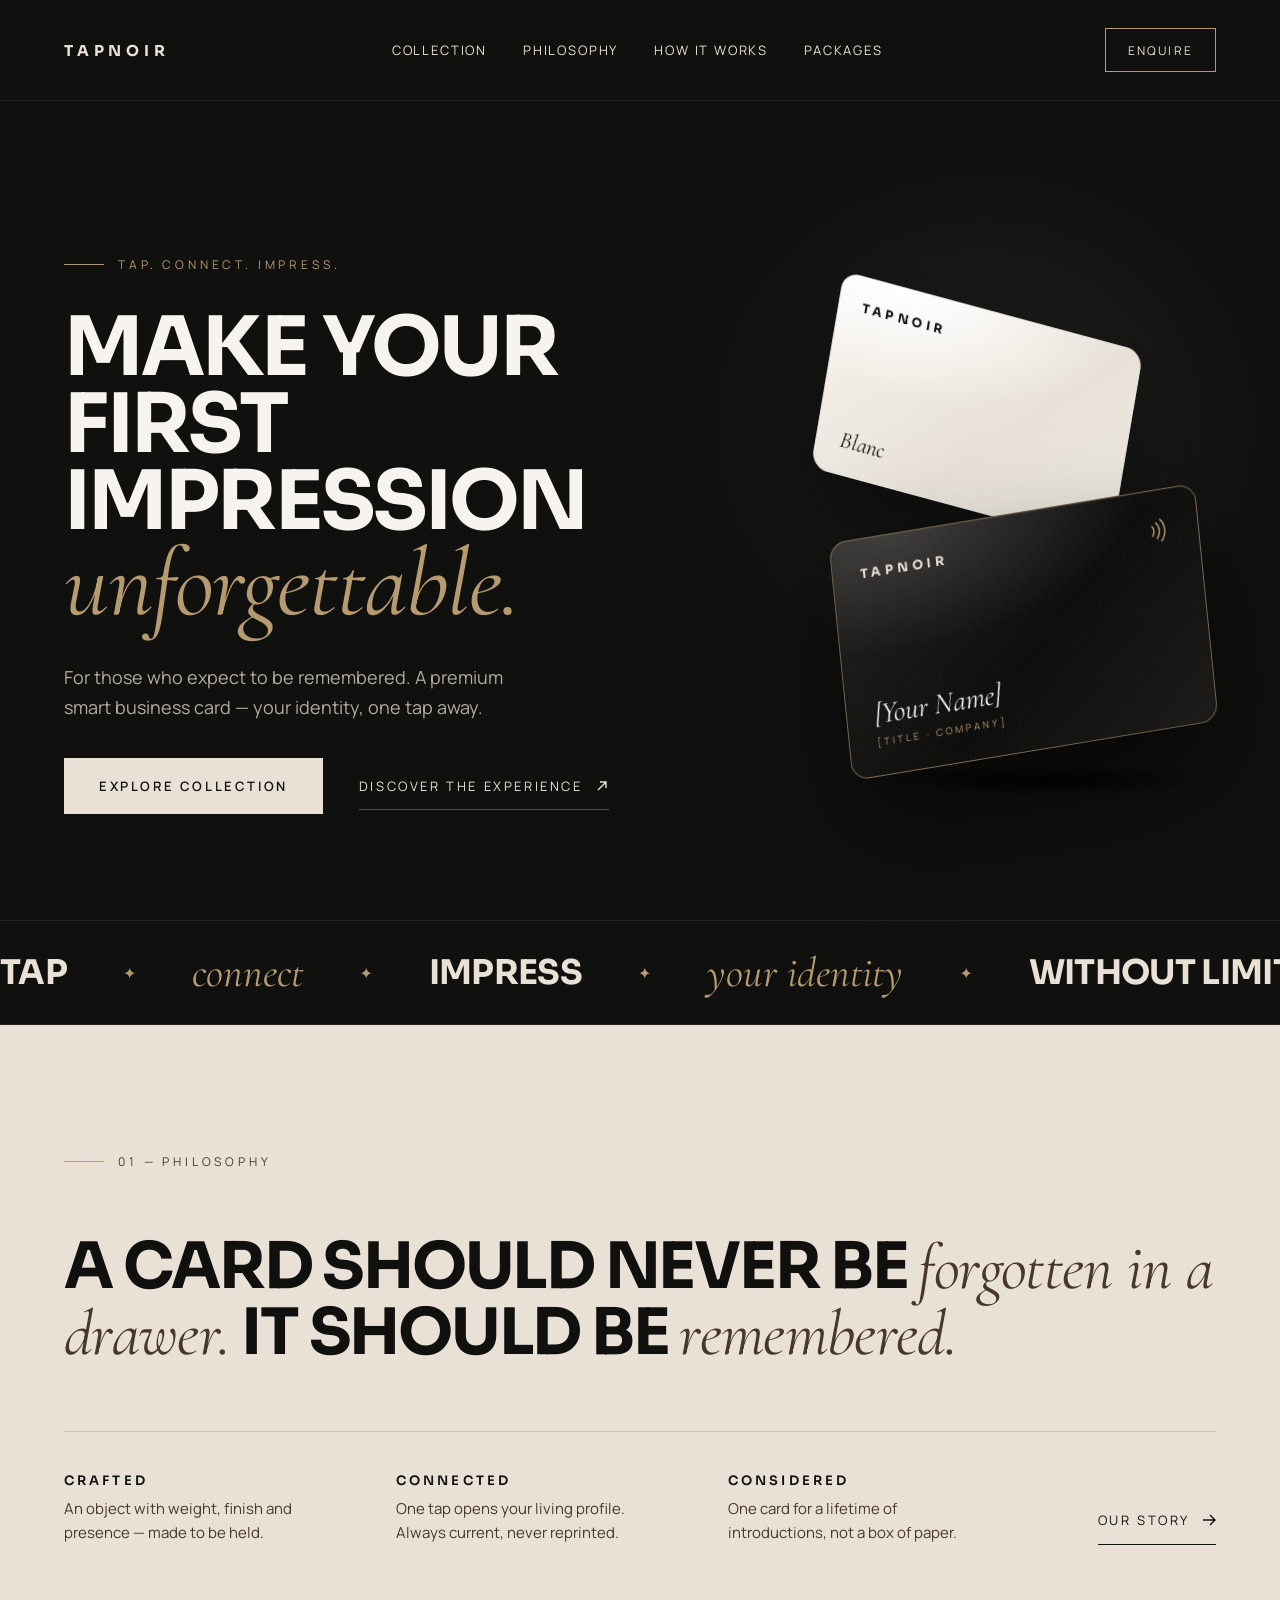
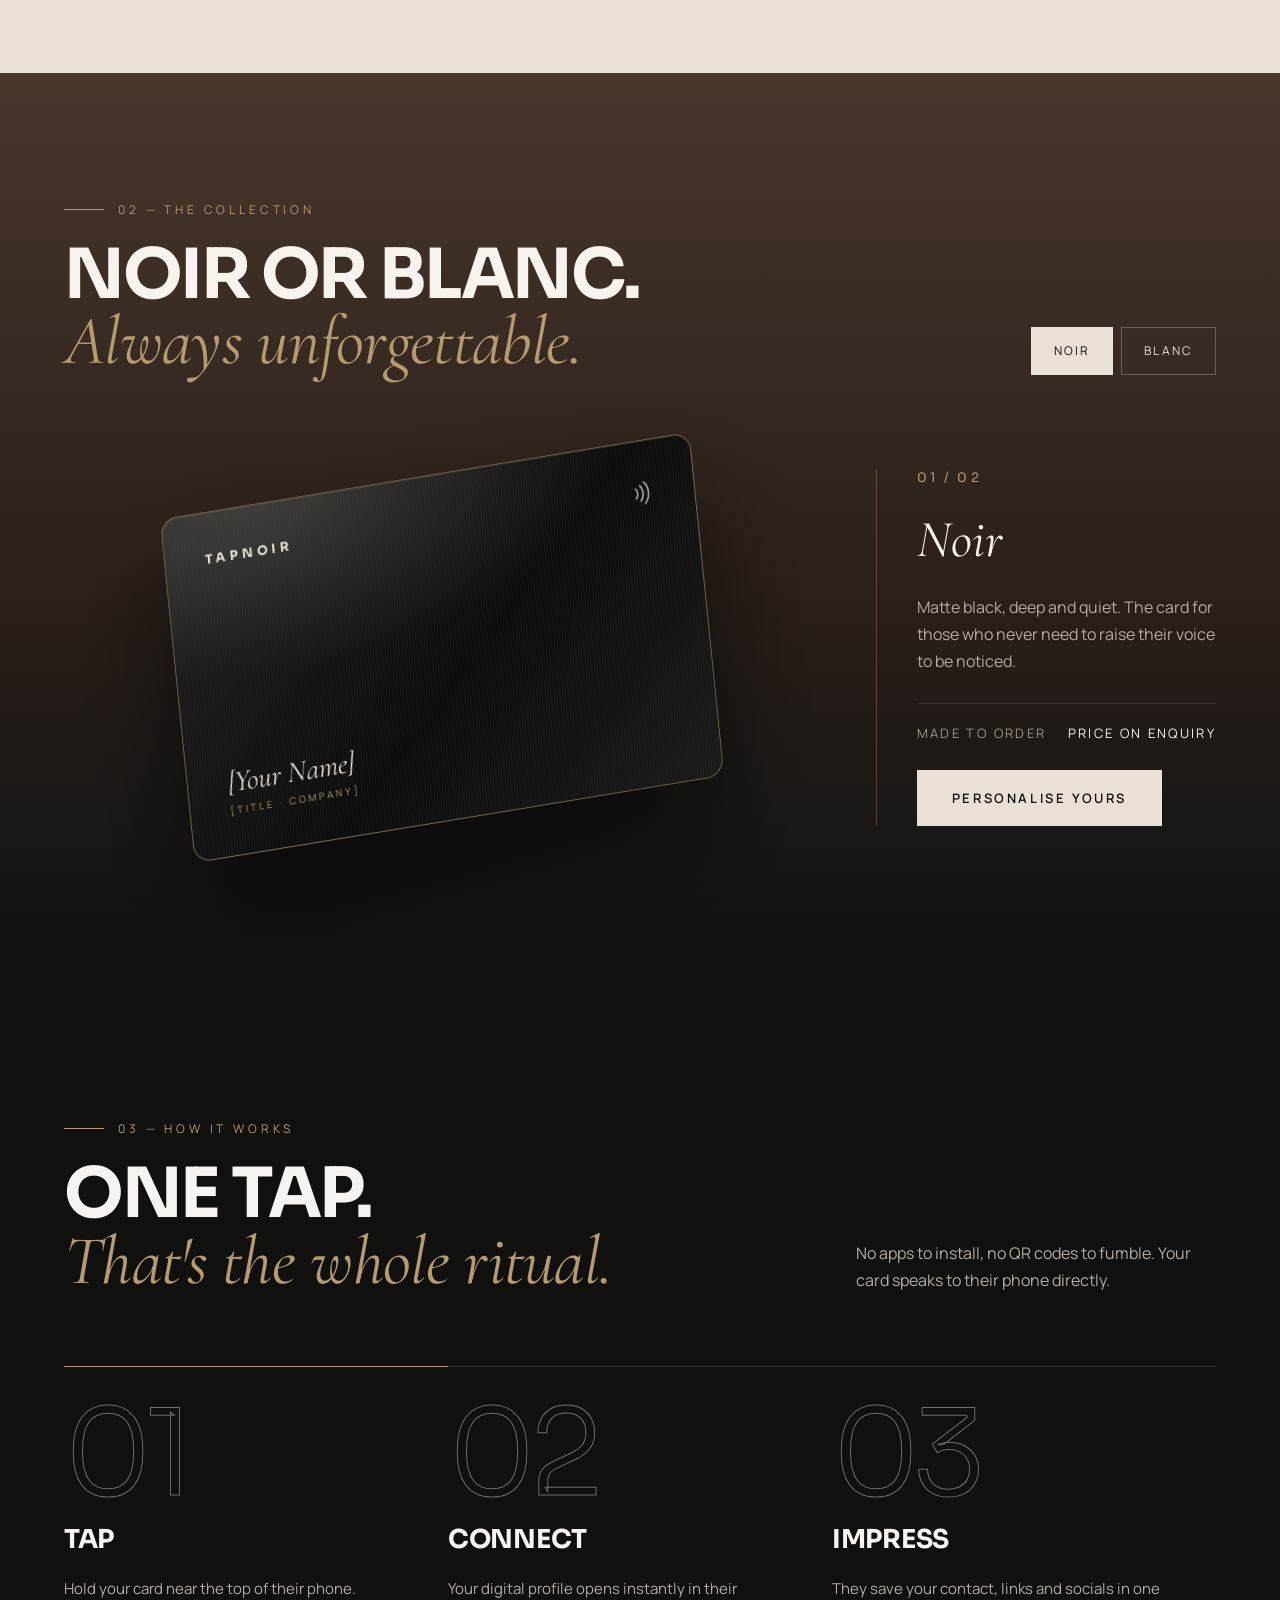
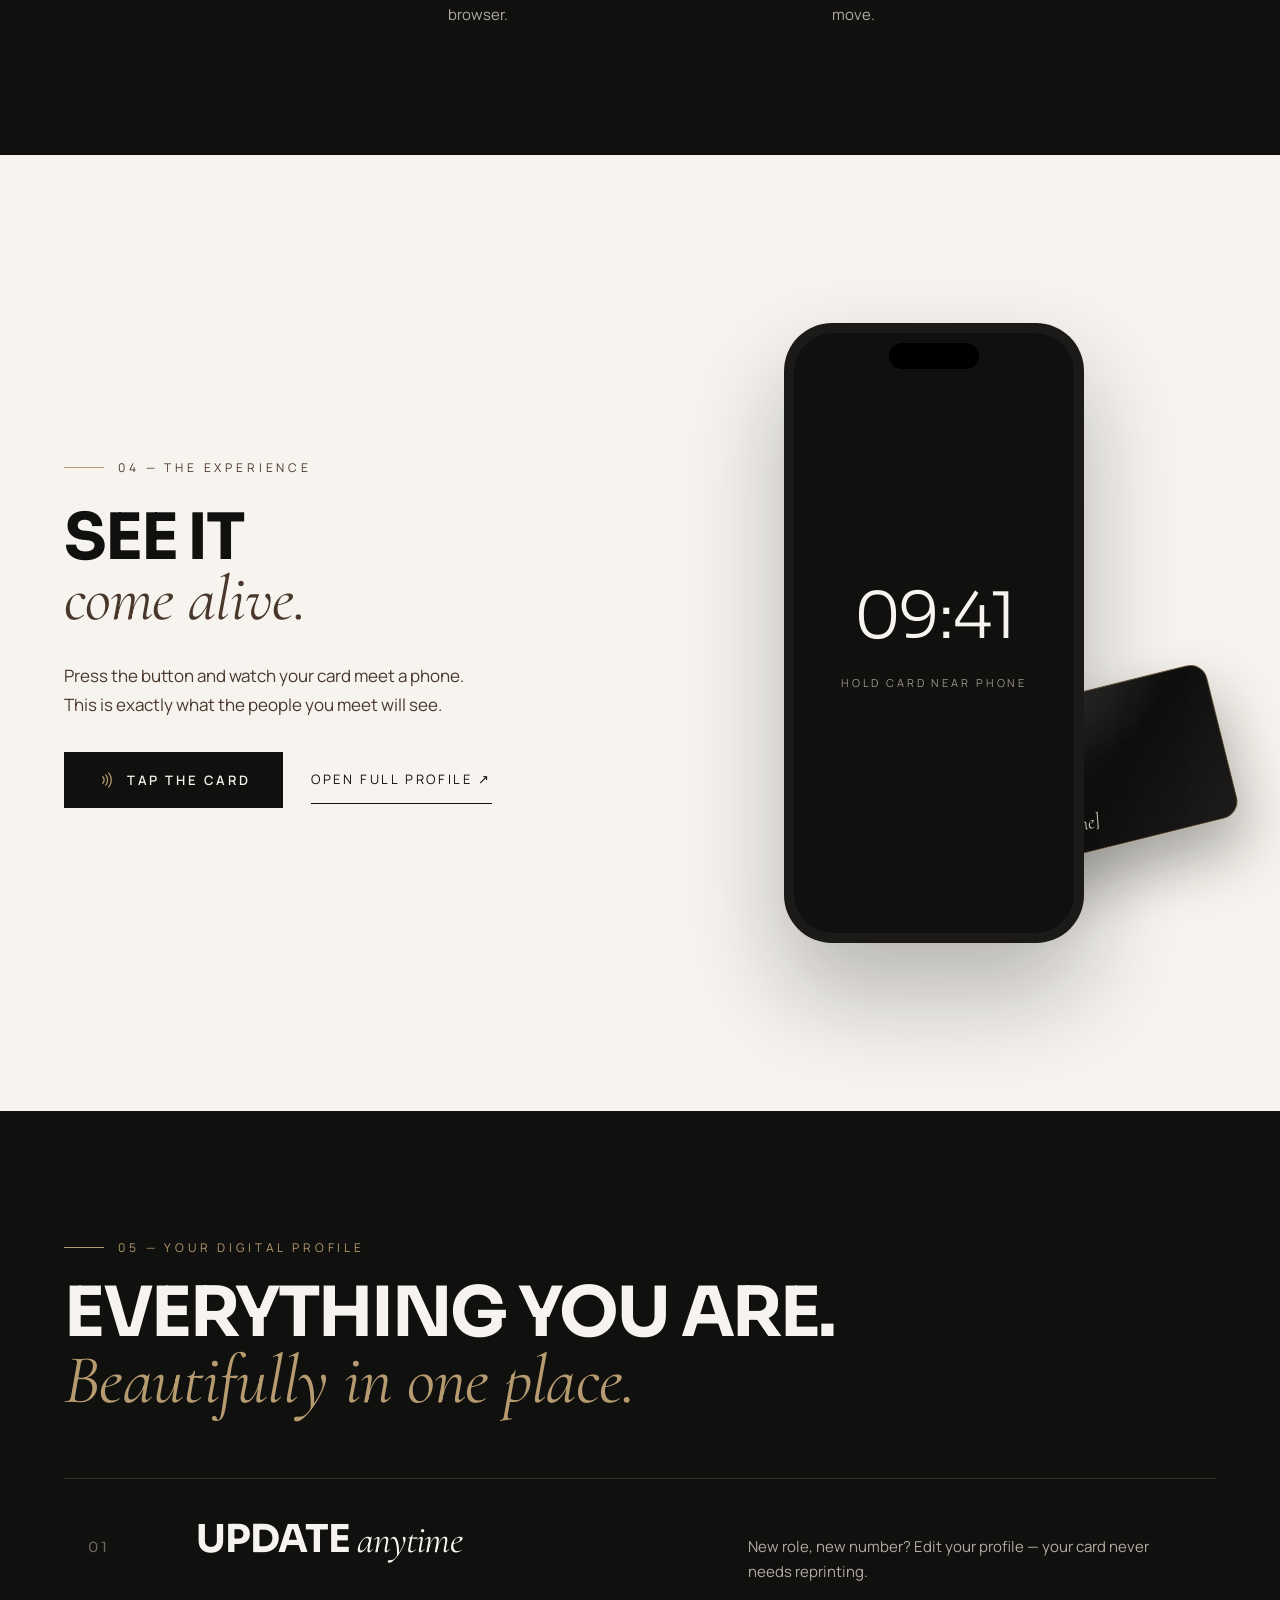
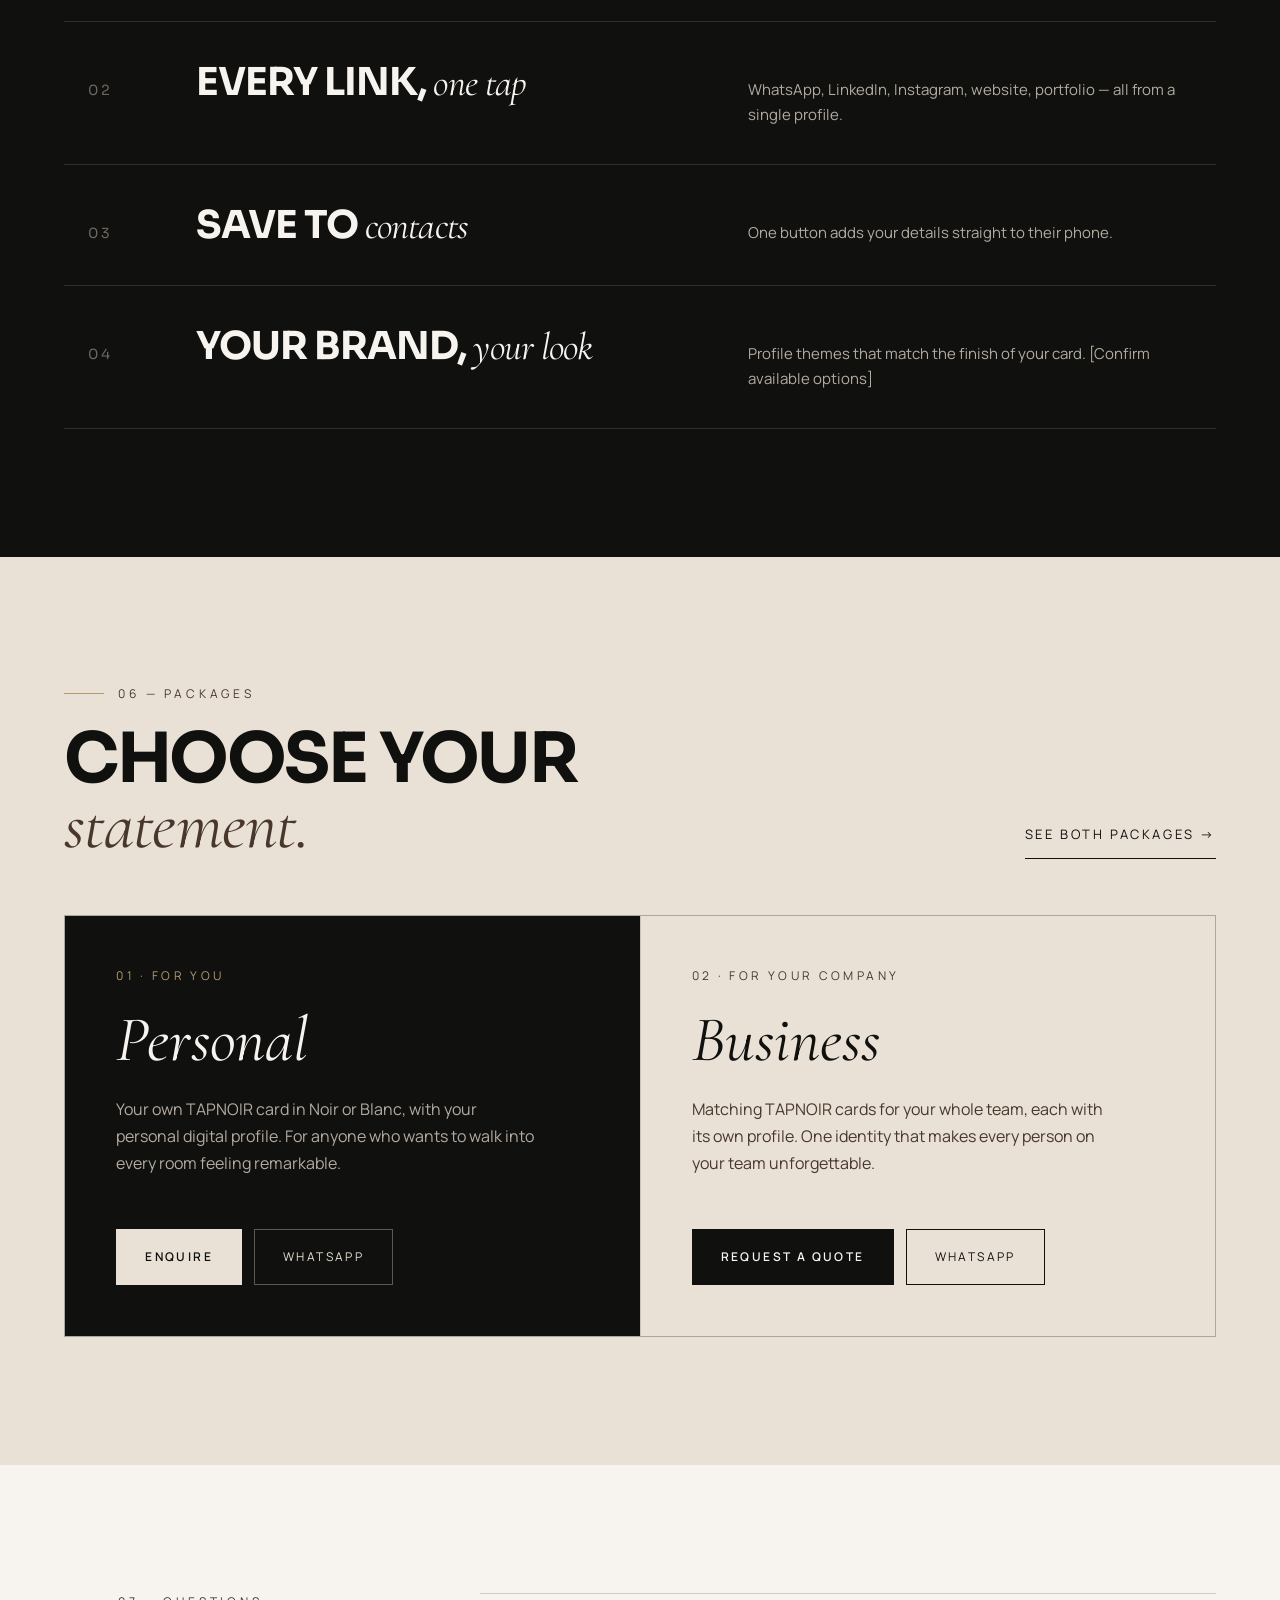
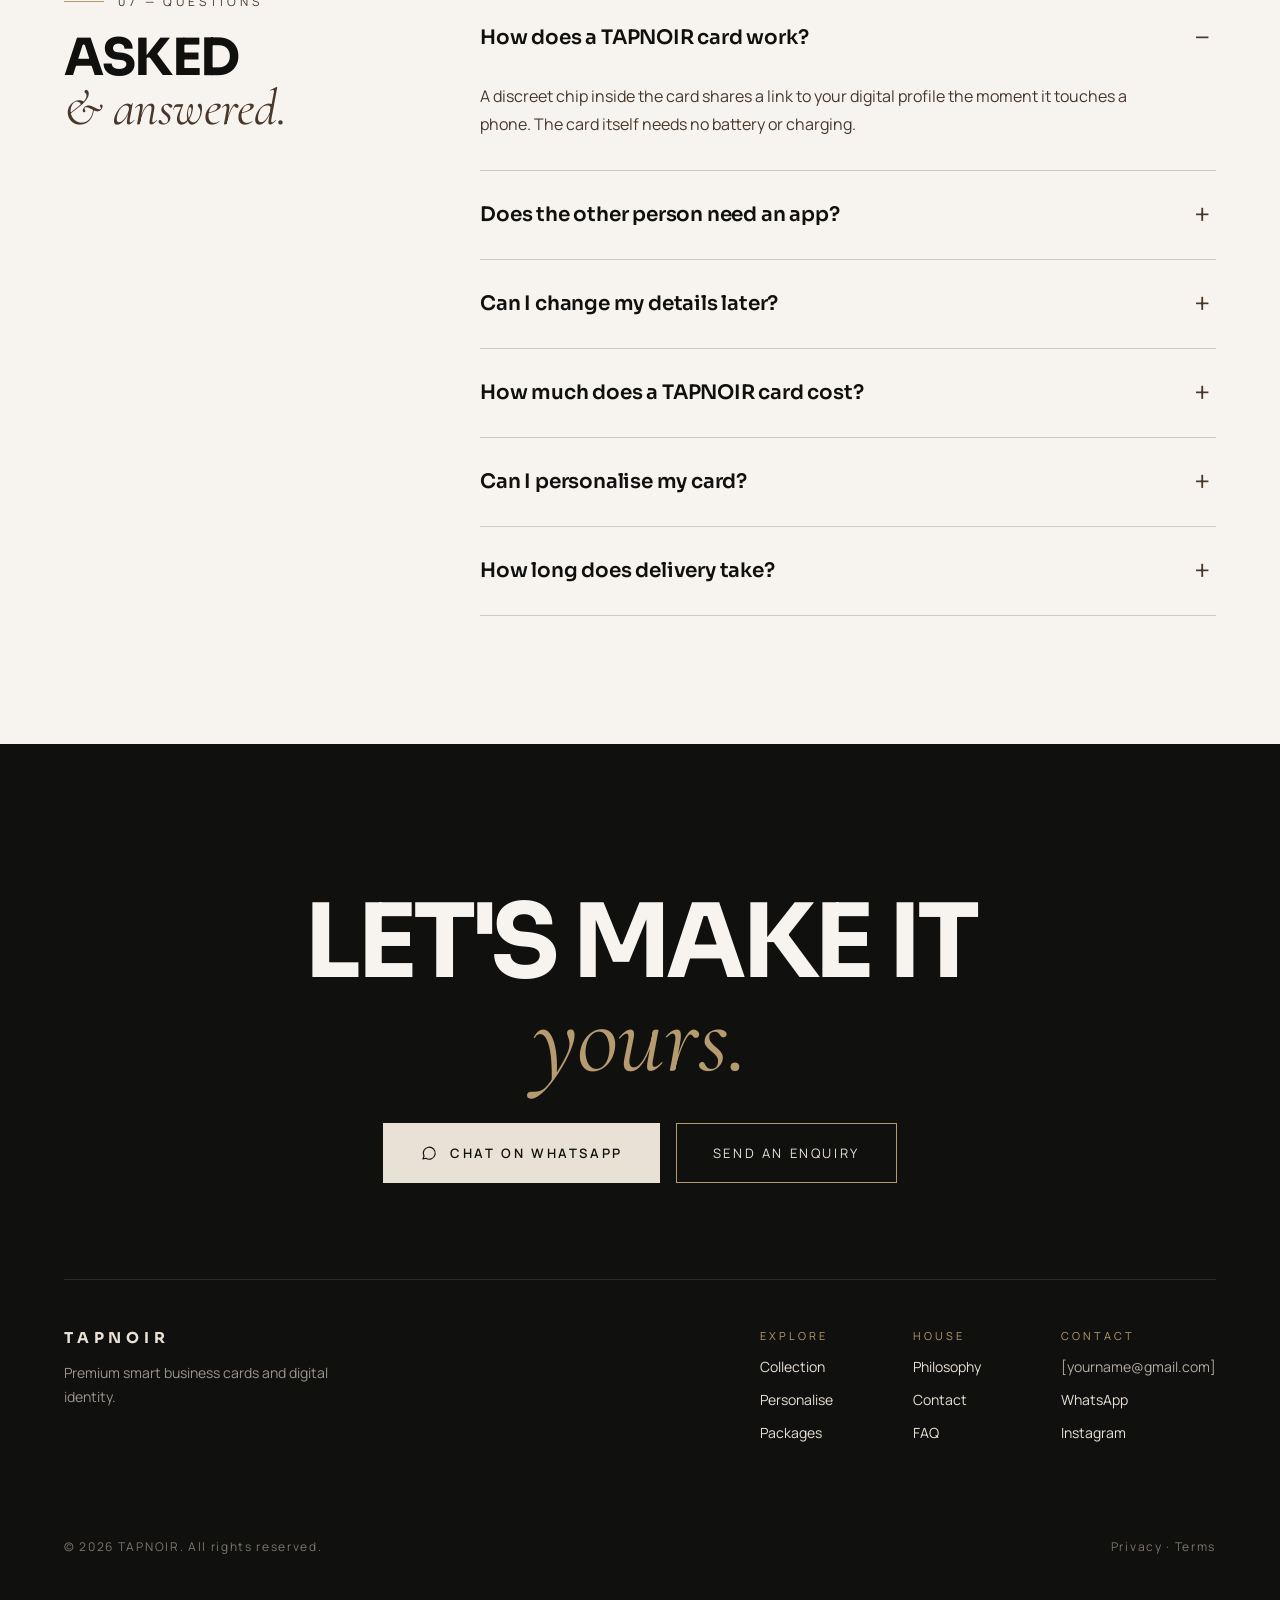
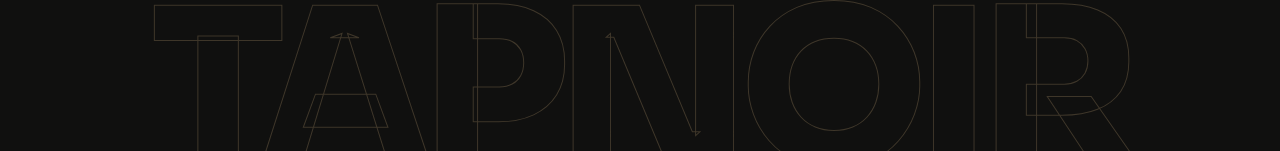
==== index.html @ 881888dd "Add TAPNOIR website Eight pages built from the TAPNOIR design canvas: homepage, collection, personal" ====
<!doctype html>
<html lang="en">
<head>
<meta charset="utf-8">
<meta name="viewport" content="width=device-width, initial-scale=1">
<title>TAPNOIR — Premium smart business cards</title>
<meta name="description" content="A premium smart business card. Your identity, one tap away — in Noir or Blanc.">
<meta name="theme-color" content="#10100F">
<link rel="preconnect" href="https://fonts.googleapis.com">
<link rel="preconnect" href="https://fonts.gstatic.com" crossorigin>
<link href="https://fonts.googleapis.com/css2?family=Sora:wght@300;400;600;700;800&family=Cormorant+Garamond:ital,wght@0,400;0,500;1,400;1,500&family=Manrope:wght@400;500;600&display=swap" rel="stylesheet">
<link rel="stylesheet" href="assets/styles.css">
</head>
<body>
<a class="skip" href="#content">Skip to content</a>
<main>

  <!-- NAV + HERO -->
  <div class="hero">
    <div class="hero-glow" aria-hidden="true"></div>
    <header class="site-header">
      <div class="wrap">
        <a class="brand" href="index.html" aria-label="TAPNOIR home">TAPNOIR</a>
        <button class="menu-btn" type="button" aria-expanded="false" aria-controls="nav" aria-label="Open menu"><span></span></button>
        <nav class="nav" id="nav" aria-label="Main">
          <a href="collection.html">Collection</a>
          <a href="about.html">Philosophy</a>
          <a href="#how">How it works</a>
          <a href="packages.html">Packages</a>
          <a class="nav-cta" href="contact.html">Enquire</a>
        </nav>
        <a class="header-cta" href="contact.html">Enquire</a>
      </div>
    </header>

    <section class="wrap hero-body" id="content">
      <div class="hero-copy">
        <p class="eyebrow rise">Tap. Connect. Impress.</p>
        <h1 class="display rise rise-2">Make your<br>first impression<br><em>unforgettable.</em></h1>
        <p class="lead rise rise-3" style="max-width: 30rem; font-size: 18px; line-height: 1.65">For those who expect to be remembered. A premium smart business card — your identity, one tap away.</p>
        <div class="rise rise-4" style="display: flex; flex-wrap: wrap; align-items: center; gap: 16px 36px">
          <a class="btn btn-ivory" href="collection.html">Explore collection</a>
          <a class="link-line" href="#experience">Discover the experience <svg aria-hidden="true" width="14" height="14" viewBox="0 0 14 14" fill="none" stroke="currentColor" stroke-width="1.4"><path d="M3 11L11 3M5 3h6v6"/></svg></a>
        </div>
      </div>
      <div class="hero-cards" aria-hidden="true">
        <div class="float-b" style="position: absolute; left: 4%; top: 6%; width: min(400px, 78%)">
          <div class="nfc f-white" style="transform: rotateX(12deg) rotateY(22deg) rotateZ(10deg)">
            <span class="c-brand">TAPNOIR</span>
            <span class="c-name" style="font-size: 24px">Blanc</span>
          </div>
        </div>
        <div class="float-a" style="position: absolute; right: 0; bottom: 8%; width: min(470px, 92%)">
          <div class="nfc f-black tilt">
            <div class="c-top">
              <span class="c-brand">TAPNOIR</span>
              <svg width="28" height="28" viewBox="0 0 28 28" fill="none" stroke="#B69A70" stroke-width="1.5" stroke-linecap="round"><path d="M9 9c2.4 2.8 2.4 7.2 0 10"/><path d="M13.5 6c4 4.5 4 11.5 0 16"/><path d="M18 3c5.6 6.2 5.6 15.8 0 22"/></svg>
            </div>
            <div class="c-bottom">
              <span class="c-name" style="color: #F7F4EF">[Your Name]</span>
              <span class="c-title">[Title · Company]</span>
            </div>
          </div>
        </div>
        <div class="floor-shadow" style="right: 6%; bottom: 0; width: 70%; height: 30px"></div>
      </div>
    </section>
  </div>

  <!-- MARQUEE -->
  <div class="marquee-band" aria-hidden="true">
    <div class="marquee">
      <span class="mq-sans">Tap</span><span class="mq-star">✦</span>
      <span class="mq-serif">connect</span><span class="mq-star">✦</span>
      <span class="mq-sans">Impress</span><span class="mq-star">✦</span>
      <span class="mq-serif">your identity</span><span class="mq-star">✦</span>
      <span class="mq-sans">Without limits</span><span class="mq-star">✦</span>
      <span class="mq-sans">Tap</span><span class="mq-star">✦</span>
      <span class="mq-serif">connect</span><span class="mq-star">✦</span>
      <span class="mq-sans">Impress</span><span class="mq-star">✦</span>
      <span class="mq-serif">your identity</span><span class="mq-star">✦</span>
      <span class="mq-sans">Without limits</span><span class="mq-star">✦</span>
    </div>
  </div>

  <!-- 01 PHILOSOPHY -->
  <section id="philosophy" class="bg-ivory on-light">
    <div class="wrap stack" style="padding-top: clamp(80px, 10vw, 160px); padding-bottom: clamp(80px, 10vw, 160px); gap: 64px">
      <p class="eyebrow">01 — Philosophy</p>
      <h2 class="display" style="max-width: 1180px; font-size: clamp(2.4rem, 5vw, 5rem); line-height: 1.02">A card should never be <em>forgotten in a drawer.</em> It should be <em>remembered.</em></h2>
      <div class="pillars">
        <div class="pillars-list">
          <div class="pillar"><strong>Crafted</strong><span>An object with weight, finish and presence — made to be held.</span></div>
          <div class="pillar"><strong>Connected</strong><span>One tap opens your living profile. Always current, never reprinted.</span></div>
          <div class="pillar"><strong>Considered</strong><span>One card for a lifetime of introductions, not a box of paper.</span></div>
        </div>
        <a class="link-line" href="about.html">Our story <svg aria-hidden="true" width="14" height="14" viewBox="0 0 14 14" fill="none" stroke="currentColor" stroke-width="1.4"><path d="M1 7h12M8 2l5 5-5 5"/></svg></a>
      </div>
    </div>
  </section>

  <!-- 02 COLLECTION -->
  <section id="collection" class="collection-band">
    <div class="wrap pad stack" style="gap: 56px">
      <div class="row-between">
        <div class="stack" style="gap: 24px">
          <p class="eyebrow">02 — The collection</p>
          <h2 class="display">Noir or Blanc.<br><em>Always unforgettable.</em></h2>
        </div>
        <div role="group" aria-label="Choose a finish" style="display: flex; flex-wrap: wrap; gap: 8px">
          <button class="chip" type="button" data-finish-chip="noir" aria-pressed="true">Noir</button>
          <button class="chip" type="button" data-finish-chip="blanc" aria-pressed="false">Blanc</button>
        </div>
      </div>
      <div style="display: flex; flex-wrap: wrap; gap: 56px; align-items: center">
        <div style="flex: 999 1 560px; min-width: 0; display: flex; justify-content: center; padding: 40px 0; perspective: 1600px">
          <div class="float-a" style="width: min(560px, 100%)">
            <div class="nfc f-black tilt" data-finish-card>
              <div class="c-top">
                <span class="c-brand">TAPNOIR</span>
                <svg aria-hidden="true" width="28" height="28" viewBox="0 0 28 28" fill="none" stroke="currentColor" stroke-width="1.5" stroke-linecap="round" style="opacity: 0.8"><path d="M9 9c2.4 2.8 2.4 7.2 0 10"/><path d="M13.5 6c4 4.5 4 11.5 0 16"/><path d="M18 3c5.6 6.2 5.6 15.8 0 22"/></svg>
              </div>
              <div class="c-bottom">
                <span class="c-name">[Your Name]</span>
                <span class="c-title">[Title · Company]</span>
              </div>
            </div>
          </div>
        </div>
        <div class="finish-info" aria-live="polite">
          <span style="font-family: var(--sans); font-size: 13px; letter-spacing: 0.24em; text-transform: uppercase; color: var(--gold)" data-finish-num>01 / 02</span>
          <span style="font-family: var(--serif); font-style: italic; font-size: 52px; line-height: 1; color: var(--porcelain)" data-finish-label>Noir</span>
          <span class="lead" data-finish-desc>Matte black, deep and quiet. The card for those who never need to raise their voice to be noticed.</span>
          <div style="display: flex; justify-content: space-between; border-top: 1px solid rgba(233,225,213,0.12); padding-top: 20px; font-size: 13px; letter-spacing: 0.18em; text-transform: uppercase"><span style="color: var(--muted-2)">Made to order</span><span style="color: var(--porcelain)">Price on enquiry</span></div>
          <a class="btn btn-ivory" href="product.html?finish=noir" data-finish-link style="align-self: flex-start">Personalise yours</a>
        </div>
      </div>
    </div>
  </section>

  <!-- 03 HOW IT WORKS -->
  <section id="how" class="bg-black">
    <div class="wrap pad stack" style="gap: 72px">
      <div class="row-between">
        <div class="stack" style="gap: 24px">
          <p class="eyebrow">03 — How it works</p>
          <h2 class="display">One tap.<br><em>That's the whole ritual.</em></h2>
        </div>
        <p class="lead" style="max-width: 360px">No apps to install, no QR codes to fumble. Your card speaks to their phone directly.</p>
      </div>
      <ol class="steps" style="margin: 0; padding: 0; list-style: none">
        <li class="step"><span class="step-num" aria-hidden="true">01</span><span class="step-title">Tap</span><span class="step-text">Hold your card near the top of their phone.</span></li>
        <li class="step"><span class="step-num" aria-hidden="true">02</span><span class="step-title">Connect</span><span class="step-text">Your digital profile opens instantly in their browser.</span></li>
        <li class="step"><span class="step-num" aria-hidden="true">03</span><span class="step-title">Impress</span><span class="step-text">They save your contact, links and socials in one move.</span></li>
      </ol>
    </div>
  </section>

  <!-- 04 INTERACTIVE DEMO -->
  <section id="experience" class="bg-porcelain on-light">
    <div class="wrap pad" style="display: flex; flex-wrap: wrap; align-items: center; gap: 64px">
      <div style="flex: 1 1 420px; min-width: 0; display: flex; flex-direction: column; gap: 32px">
        <p class="eyebrow">04 — The experience</p>
        <h2 class="display d-md">See it<br><em>come alive.</em></h2>
        <p class="lead" style="max-width: 420px; font-size: 17px">Press the button and watch your card meet a phone. This is exactly what the people you meet will see.</p>
        <div style="display: flex; flex-wrap: wrap; gap: 16px 28px; align-items: center">
          <button class="btn btn-black" type="button" data-tap-toggle aria-pressed="false" style="padding: 0 32px">
            <svg aria-hidden="true" width="18" height="18" viewBox="0 0 28 28" fill="none" stroke="#B69A70" stroke-width="2" stroke-linecap="round"><path d="M9 9c2.4 2.8 2.4 7.2 0 10"/><path d="M13.5 6c4 4.5 4 11.5 0 16"/><path d="M18 3c5.6 6.2 5.6 15.8 0 22"/></svg><span data-tap-label>Tap the card</span>
          </button>
          <a class="link-line" href="profile.html">Open full profile ↗</a>
        </div>
      </div>
      <div style="flex: 1 1 460px; min-width: 0; display: flex; justify-content: center">
        <div class="demo-stage">
          <div class="demo-card" aria-hidden="true">
            <div class="nfc f-black">
              <span class="c-brand" style="font-size: 10px">TAPNOIR</span>
              <span class="c-name" style="font-size: 20px">[Your Name]</span>
            </div>
          </div>
          <div class="phone">
            <div class="phone-screen" aria-live="polite">
              <div class="phone-island" aria-hidden="true"></div>
              <div class="phone-profile" data-phone-profile hidden>
                <div style="height: 150px; background: linear-gradient(160deg, #49372C, #10100F); flex-shrink: 0"></div>
                <div style="margin: -44px 22px 0; display: flex; flex-direction: column; gap: 14px">
                  <div style="width: 84px; height: 84px; border-radius: 50%; background: #E9E1D5; border: 3px solid #10100F; display: flex; align-items: center; justify-content: center; font-family: var(--serif); font-style: italic; font-size: 30px; color: #49372C">YN</div>
                  <div style="display: flex; flex-direction: column; gap: 4px">
                    <span style="font-family: var(--sans); font-weight: 700; font-size: 20px; color: #F7F4EF">[Your Name]</span>
                    <span style="font-size: 10px; letter-spacing: 0.24em; text-transform: uppercase; color: #B69A70">[Title · Company]</span>
                  </div>
                  <span style="display: flex; align-items: center; justify-content: center; height: 42px; background: #E9E1D5; color: #10100F; font-size: 11px; font-weight: 600; letter-spacing: 0.18em; text-transform: uppercase">Save contact</span>
                  <span class="phone-row">WhatsApp <span style="color: #B69A70">↗</span></span>
                  <span class="phone-row">LinkedIn <span style="color: #B69A70">↗</span></span>
                  <span class="phone-row">Website <span style="color: #B69A70">↗</span></span>
                </div>
              </div>
              <div class="phone-idle" data-phone-idle>
                <span style="font-family: var(--sans); font-weight: 300; font-size: 64px; letter-spacing: -0.04em; color: #F7F4EF">09:41</span>
                <span style="font-size: 11px; letter-spacing: 0.26em; text-transform: uppercase; color: #9C948A">Hold card near phone</span>
              </div>
            </div>
          </div>
          <div class="ring" aria-hidden="true" hidden></div>
        </div>
      </div>
    </div>
  </section>

  <!-- 05 FEATURES -->
  <section id="features" class="bg-black">
    <div class="wrap pad stack" style="gap: 64px">
      <div class="stack" style="gap: 24px">
        <p class="eyebrow">05 — Your digital profile</p>
        <h2 class="display">Everything you are.<br><em>Beautifully in one place.</em></h2>
      </div>
      <div class="stack" style="border-top: 1px solid var(--line-dark-2)">
        <div class="frow"><span class="fnum">01</span><h3 class="ftitle" style="margin: 0">Update <em>anytime</em></h3><p class="ftext" style="margin: 0">New role, new number? Edit your profile — your card never needs reprinting.</p></div>
        <div class="frow"><span class="fnum">02</span><h3 class="ftitle" style="margin: 0">Every link, <em>one tap</em></h3><p class="ftext" style="margin: 0">WhatsApp, LinkedIn, Instagram, website, portfolio — all from a single profile.</p></div>
        <div class="frow"><span class="fnum">03</span><h3 class="ftitle" style="margin: 0">Save to <em>contacts</em></h3><p class="ftext" style="margin: 0">One button adds your details straight to their phone.</p></div>
        <div class="frow"><span class="fnum">04</span><h3 class="ftitle" style="margin: 0">Your brand, <em>your look</em></h3><p class="ftext" style="margin: 0">Profile themes that match the finish of your card. [Confirm available options]</p></div>
      </div>
    </div>
  </section>

  <!-- 06 PACKAGES TEASER -->
  <section id="pricing" class="bg-ivory on-light">
    <div class="wrap pad stack" style="gap: 56px">
      <div class="row-between">
        <div class="stack" style="gap: 24px">
          <p class="eyebrow">06 — Packages</p>
          <h2 class="display">Choose your<br><em>statement.</em></h2>
        </div>
        <a class="link-line" href="packages.html">See both packages →</a>
      </div>
      <div class="pkg-grid">
        <div class="pkg-tile bg-black">
          <span class="label" style="letter-spacing: 0.28em; color: var(--gold)">01 · For you</span>
          <h3 class="pkg-name" style="margin: 0; font-weight: 400; color: var(--porcelain)">Personal</h3>
          <p class="lead" style="flex-grow: 1; max-width: 420px">Your own TAPNOIR card in Noir or Blanc, with your personal digital profile. For anyone who wants to walk into every room feeling remarkable.</p>
          <div style="display: flex; flex-wrap: wrap; gap: 12px">
            <a class="btn btn-ivory btn-sm" href="contact.html">Enquire</a>
            <a class="btn btn-ghost btn-sm" href="https://wa.me/[WHATSAPP NUMBER]">WhatsApp</a>
          </div>
        </div>
        <div class="pkg-tile" style="background: var(--ivory)">
          <span class="label" style="letter-spacing: 0.28em; color: var(--espresso)">02 · For your company</span>
          <h3 class="pkg-name" style="margin: 0; font-weight: 400">Business</h3>
          <p class="lead" style="flex-grow: 1; max-width: 420px">Matching TAPNOIR cards for your whole team, each with its own profile. One identity that makes every person on your team unforgettable.</p>
          <div style="display: flex; flex-wrap: wrap; gap: 12px">
            <a class="btn btn-black btn-sm" href="contact.html?interest=business">Request a quote</a>
            <a class="btn btn-dark btn-sm" href="https://wa.me/[WHATSAPP NUMBER]">WhatsApp</a>
          </div>
        </div>
      </div>
    </div>
  </section>

  <!-- 07 FAQ -->
  <section id="faq" class="bg-porcelain on-light">
    <div class="wrap pad" style="display: flex; flex-wrap: wrap; gap: 56px 96px">
      <div style="flex: 1 1 320px; display: flex; flex-direction: column; gap: 24px">
        <p class="eyebrow">07 — Questions</p>
        <h2 class="display d-sm">Asked<br><em>&amp; answered.</em></h2>
      </div>
      <div style="flex: 999 1 560px; min-width: 0; display: flex; flex-direction: column; border-top: 1px solid var(--line-light)">
        <div class="faq-item">
          <h3 style="margin: 0"><button class="faq-btn" type="button" aria-expanded="true" aria-controls="faq-1"><span class="faq-q">How does a TAPNOIR card work?</span><span class="faq-icon" aria-hidden="true">−</span></button></h3>
          <p class="faq-a" id="faq-1">A discreet chip inside the card shares a link to your digital profile the moment it touches a phone. The card itself needs no battery or charging.</p>
        </div>
        <div class="faq-item">
          <h3 style="margin: 0"><button class="faq-btn" type="button" aria-expanded="false" aria-controls="faq-2"><span class="faq-q">Does the other person need an app?</span><span class="faq-icon" aria-hidden="true">+</span></button></h3>
          <p class="faq-a" id="faq-2" hidden>No. Most modern iPhone and Android phones read the card on a simple tap, and your profile opens in their browser. A QR code on the card can cover older phones. [Confirm]</p>
        </div>
        <div class="faq-item">
          <h3 style="margin: 0"><button class="faq-btn" type="button" aria-expanded="false" aria-controls="faq-3"><span class="faq-q">Can I change my details later?</span><span class="faq-icon" aria-hidden="true">+</span></button></h3>
          <p class="faq-a" id="faq-3" hidden>Yes. Your card links to your profile, so any update you make appears instantly — no reprinting.</p>
        </div>
        <div class="faq-item">
          <h3 style="margin: 0"><button class="faq-btn" type="button" aria-expanded="false" aria-controls="faq-4"><span class="faq-q">How much does a TAPNOIR card cost?</span><span class="faq-icon" aria-hidden="true">+</span></button></h3>
          <p class="faq-a" id="faq-4" hidden>Every card is made to order for you. Send an enquiry or message us on WhatsApp and we will share a personal quote.</p>
        </div>
        <div class="faq-item">
          <h3 style="margin: 0"><button class="faq-btn" type="button" aria-expanded="false" aria-controls="faq-5"><span class="faq-q">Can I personalise my card?</span><span class="faq-icon" aria-hidden="true">+</span></button></h3>
          <p class="faq-a" id="faq-5" hidden>Yes — choose Noir or Blanc and add your name and title. [Describe further personalisation options.]</p>
        </div>
        <div class="faq-item">
          <h3 style="margin: 0"><button class="faq-btn" type="button" aria-expanded="false" aria-controls="faq-6"><span class="faq-q">How long does delivery take?</span><span class="faq-icon" aria-hidden="true">+</span></button></h3>
          <p class="faq-a" id="faq-6" hidden>[Production and delivery times.]</p>
        </div>
      </div>
    </div>
  </section>

  <!-- FINAL CTA + FOOTER -->
  <footer class="big-footer">
    <div class="wrap stack" style="padding-top: clamp(100px, 12vw, 180px); padding-bottom: 48px; gap: 96px">
      <div style="display: flex; flex-direction: column; align-items: center; text-align: center; gap: 40px">
        <h2 class="display" style="font-size: clamp(3rem, 8vw, 8rem); line-height: 0.9; letter-spacing: -0.045em">Let's make it<br><em>yours.</em></h2>
        <div style="display: flex; flex-wrap: wrap; justify-content: center; gap: 16px">
          <a class="btn btn-ivory btn-lg" href="https://wa.me/[WHATSAPP NUMBER]"><svg aria-hidden="true" width="18" height="18" viewBox="0 0 24 24" fill="none" stroke="currentColor" stroke-width="1.6" stroke-linecap="round" stroke-linejoin="round"><path d="M4 20l1.3-3.9A8 8 0 1 1 8 19l-4 1z"/></svg>Chat on WhatsApp</a>
          <a class="btn btn-gold btn-lg" href="contact.html">Send an enquiry</a>
        </div>
      </div>
      <div class="footer-cols">
        <div style="display: flex; flex-direction: column; gap: 14px; max-width: 300px">
          <span class="brand">TAPNOIR</span>
          <span style="font-size: 14px; line-height: 1.7; color: var(--muted-2)">Premium smart business cards and digital identity.</span>
        </div>
        <nav class="footer-nav" aria-label="Footer">
          <div><span class="h">Explore</span><a href="collection.html">Collection</a><a href="product.html">Personalise</a><a href="packages.html">Packages</a></div>
          <div><span class="h">House</span><a href="about.html">Philosophy</a><a href="contact.html">Contact</a><a href="#faq">FAQ</a></div>
          <div><span class="h">Contact</span><a href="mailto:[yourname@gmail.com]" style="color: var(--muted)">[yourname@gmail.com]</a><a href="https://wa.me/[WHATSAPP NUMBER]">WhatsApp</a><a href="https://instagram.com/[INSTAGRAM HANDLE]">Instagram</a></div>
        </nav>
      </div>
      <div style="display: flex; flex-wrap: wrap; justify-content: space-between; gap: 12px; font-size: 12px; letter-spacing: 0.14em; color: var(--dim)"><span>© <span data-year>2026</span> TAPNOIR. All rights reserved.</span><span><a href="#" style="color: var(--dim)">Privacy</a> · <a href="#" style="color: var(--dim)">Terms</a></span></div>
    </div>
    <div class="footer-word" aria-hidden="true">TAPNOIR</div>
  </footer>
</main>
<script src="assets/main.js"></script>
</body>
</html>
---- assets/styles.css ----
/* TAPNOIR — modern luxury, dark editorial
   Palette ratio: 60 black · 25 ivory · 10 espresso · 5 gold */
:root {
  --black: #10100F;
  --ivory: #E9E1D5;
  --gold: #B69A70;
  --espresso: #49372C;
  --porcelain: #F7F4EF;
  --muted: #B3ABA0;
  --muted-2: #9C948A;
  --dim: #7D766D;
  --sand: #CFC6BA;
  --line-dark: rgba(233, 225, 213, 0.10);
  --line-dark-2: rgba(233, 225, 213, 0.14);
  --line-light: rgba(16, 16, 15, 0.18);
  --sans: 'Sora', sans-serif;
  --serif: 'Cormorant Garamond', serif;
  --body: 'Manrope', system-ui, sans-serif;
  --ease: cubic-bezier(.2, .7, .1, 1);
  --gutter: clamp(20px, 5vw, 72px);
}

*, *::before, *::after { box-sizing: border-box; }
html { scroll-behavior: smooth; }
body {
  margin: 0;
  background: var(--black);
  color: var(--ivory);
  font-family: var(--body);
  -webkit-font-smoothing: antialiased;
  text-rendering: optimizeLegibility;
}
main { overflow: hidden; }
a { color: var(--ivory); text-decoration: none; transition: color .3s ease; }
a:hover { color: var(--gold); }
img { max-width: 100%; display: block; }
button { font: inherit; }
:focus-visible { outline: 1px solid var(--gold); outline-offset: 4px; }

.skip { position: absolute; left: -9999px; top: 0; background: var(--ivory); color: var(--black); padding: 12px 18px; z-index: 100; }
.skip:focus { left: 12px; top: 12px; }

/* ---------- Layout ---------- */
.wrap { width: 100%; max-width: 1440px; margin: 0 auto; padding-left: var(--gutter); padding-right: var(--gutter); }
.pad { padding-top: clamp(80px, 10vw, 150px); padding-bottom: clamp(80px, 10vw, 150px); }
.pad-sm { padding-top: clamp(80px, 10vw, 140px); padding-bottom: clamp(80px, 10vw, 140px); }
.stack { display: flex; flex-direction: column; }
.row-between { display: flex; flex-wrap: wrap; justify-content: space-between; align-items: flex-end; gap: 32px; }

.bg-black { background: var(--black); color: var(--ivory); }
.bg-ivory { background: var(--ivory); color: var(--black); }
.bg-porcelain { background: var(--porcelain); color: var(--black); }
.bg-espresso { background: var(--espresso); color: var(--ivory); }

/* light sections invert link colour */
.bg-ivory a:not(.btn), .bg-porcelain a:not(.btn) { color: var(--black); }
.bg-ivory a:not(.btn):hover, .bg-porcelain a:not(.btn):hover { color: var(--espresso); }

/* ---------- Type ---------- */
.eyebrow {
  margin: 0; display: flex; align-items: center; gap: 14px;
  font-size: 12px; letter-spacing: 0.32em; text-transform: uppercase; color: var(--gold);
}
.eyebrow::before { content: ""; display: inline-block; width: 40px; height: 1px; background: var(--gold); flex-shrink: 0; }
.eyebrow.both::after { content: ""; display: inline-block; width: 40px; height: 1px; background: var(--gold); }
.on-light .eyebrow, .eyebrow.dark { color: var(--espresso); }

.display {
  margin: 0; font-family: var(--sans); font-weight: 700; text-transform: uppercase;
  line-height: 0.95; letter-spacing: -0.035em; color: var(--porcelain);
  font-size: clamp(2.6rem, 5.4vw, 5.4rem);
}
.on-light .display, .display.dark { color: var(--black); }
.display em, .em {
  font-family: var(--serif); font-style: italic; font-weight: 400;
  text-transform: none; letter-spacing: -0.01em; color: var(--gold);
}
.on-light .display em, .on-light .em { color: var(--espresso); }
.d-md { font-size: clamp(2.4rem, 5vw, 5rem); }
.d-sm { font-size: clamp(2.4rem, 4vw, 4rem); }

.lead { margin: 0; font-size: 16px; line-height: 1.7; color: var(--muted); }
.on-light .lead { color: var(--espresso); }
.on-light .bg-black .lead { color: var(--muted); }
.on-light .bg-black .eyebrow:not(.dark) { color: var(--gold); }
.on-light .bg-black .link-line { border-bottom-color: rgba(233, 225, 213, 0.3); }
.on-light .bg-black a:not(.btn) { color: var(--ivory); }
.label { font-size: 12px; letter-spacing: 0.26em; text-transform: uppercase; }

/* ---------- Buttons ---------- */
.btn {
  display: inline-flex; align-items: center; justify-content: center; gap: 12px;
  min-height: 56px; padding: 0 34px; border: 1px solid transparent; border-radius: 0;
  font-family: var(--body); font-size: 13px; letter-spacing: 0.2em; text-transform: uppercase;
  cursor: pointer; text-decoration: none; background: transparent;
  transition: background .4s ease, color .4s ease, border-color .4s ease;
}
.btn-ivory { background: var(--ivory); color: var(--black); font-weight: 600; }
.btn-ivory:hover { background: var(--porcelain); color: var(--black); }
.btn-black { background: var(--black); color: var(--porcelain); font-weight: 600; }
.btn-black:hover { background: var(--espresso); color: var(--porcelain); }
.btn-gold { border-color: var(--gold); color: var(--ivory); }
.btn-gold:hover { background: rgba(182, 154, 112, 0.12); color: var(--ivory); }
.btn-ghost { border-color: rgba(233, 225, 213, 0.35); color: var(--ivory); }
.btn-ghost:hover { border-color: var(--ivory); color: var(--ivory); }
.btn-dark { border-color: var(--black); color: var(--black); }
.btn-dark:hover { background: var(--black); color: var(--porcelain); }
.btn-lg { min-height: 60px; padding: 0 36px; }
.btn-sm { font-size: 12px; padding: 0 28px; }
.btn-block { display: flex; width: 100%; }

.link-line {
  display: inline-flex; align-items: center; gap: 12px; min-height: 48px;
  font-size: 13px; letter-spacing: 0.2em; text-transform: uppercase;
  border-bottom: 1px solid rgba(233, 225, 213, 0.3);
}
.on-light .link-line { border-bottom-color: var(--black); }

.chip {
  cursor: pointer; min-height: 48px; padding: 0 22px; border-radius: 0;
  font-size: 12px; letter-spacing: 0.18em; text-transform: uppercase;
  background: transparent; color: var(--ivory); border: 1px solid rgba(233, 225, 213, 0.3);
  transition: all .3s ease;
}
.chip[aria-pressed="true"] { background: var(--ivory); color: var(--black); border-color: var(--ivory); }
.chip.light { color: var(--black); border-color: rgba(16, 16, 15, 0.3); min-height: 46px; padding: 0 20px; }
.chip.light[aria-pressed="true"] { background: var(--black); color: var(--porcelain); border-color: var(--black); }

/* ---------- Header ---------- */
.site-header { position: relative; z-index: 20; border-bottom: 1px solid var(--line-dark); }
.site-header .wrap {
  padding-top: 28px; padding-bottom: 28px;
  display: flex; flex-wrap: wrap; align-items: center; justify-content: space-between; gap: 20px;
}
.brand { font-family: var(--sans); font-weight: 700; font-size: 15px; letter-spacing: 0.32em; color: var(--ivory); }
.nav { display: flex; flex-wrap: wrap; gap: 4px 36px; font-size: 13px; letter-spacing: 0.14em; text-transform: uppercase; }
.nav a { padding: 12px 0; }
.nav a[aria-current="page"] { color: var(--gold); }
.header-cta {
  display: inline-flex; align-items: center; min-height: 44px; padding: 0 22px;
  border: 1px solid var(--gold); font-size: 12px; letter-spacing: 0.18em; text-transform: uppercase;
}
.header-cta[aria-current="page"] { background: var(--ivory); color: var(--black); border-color: var(--ivory); }
.menu-btn {
  display: none; cursor: pointer; width: 44px; height: 44px; padding: 0;
  background: transparent; border: 1px solid rgba(233, 225, 213, 0.3); color: var(--ivory);
  align-items: center; justify-content: center;
}
.menu-btn span, .menu-btn span::before, .menu-btn span::after {
  display: block; width: 18px; height: 1px; background: currentColor; position: relative; transition: transform .4s var(--ease);
}
.menu-btn span::before, .menu-btn span::after { content: ""; position: absolute; left: 0; }
.menu-btn span::before { top: -6px; }
.menu-btn span::after { top: 6px; }
.menu-btn[aria-expanded="true"] span { background: transparent; }
.menu-btn[aria-expanded="true"] span::before { transform: translateY(6px) rotate(45deg); }
.menu-btn[aria-expanded="true"] span::after { transform: translateY(-6px) rotate(-45deg); }

@media (max-width: 860px) {
  .menu-btn { display: inline-flex; }
  .site-header .header-cta { display: none; }
  .nav {
    order: 3; width: 100%; flex-direction: column; gap: 0;
    max-height: 0; overflow: hidden; transition: max-height .6s var(--ease);
  }
  .nav a { padding: 16px 0; border-top: 1px solid var(--line-dark); }
  .nav .nav-cta { color: var(--gold); }
  .site-header.open .nav { max-height: 420px; }
}
@media (min-width: 861px) { .nav .nav-cta { display: none; } }

/* ---------- Footer (inner pages) ---------- */
.mini-footer { border-top: 1px solid var(--line-dark); }
.mini-footer .wrap {
  padding-top: 40px; padding-bottom: 40px;
  display: flex; flex-wrap: wrap; justify-content: space-between; gap: 16px;
  font-size: 12px; letter-spacing: 0.14em; color: var(--dim);
}
.mini-footer .brand { font-size: 12px; }
.mini-footer a { color: var(--dim); }
.mini-footer a:hover { color: var(--gold); }

/* ---------- The physical card ---------- */
.nfc {
  aspect-ratio: 1.586; border-radius: 18px; padding: 7% 7.5%;
  display: flex; flex-direction: column; justify-content: space-between;
  box-shadow: 0 60px 120px rgba(0, 0, 0, .6), inset 0 1px 0 rgba(255, 255, 255, .08);
  transition: background .7s ease, color .7s ease, border-color .7s ease;
}
.f-black {
  color: var(--ivory); border: 1px solid rgba(182, 154, 112, .55);
  background:
    radial-gradient(120% 90% at 18% 0%, rgba(233, 225, 213, .16), rgba(233, 225, 213, 0) 55%),
    repeating-linear-gradient(90deg, rgba(255, 255, 255, .028) 0 1px, rgba(255, 255, 255, 0) 1px 3px),
    linear-gradient(135deg, #222120 0%, #0c0c0b 55%, #1b1a18 100%);
}
.f-white {
  color: var(--black); border: 1px solid rgba(16, 16, 15, .10);
  background:
    radial-gradient(120% 90% at 18% 0%, #ffffff, rgba(255, 255, 255, 0) 60%),
    linear-gradient(135deg, #F7F4EF 0%, #E7E1D7 60%, #F2EEE7 100%);
}
.c-brand { font-family: var(--sans); font-weight: 700; font-size: 13px; letter-spacing: .34em; }
.c-name { font-family: var(--serif); font-style: italic; font-size: 30px; line-height: 1; }
.c-title { font-size: 10px; letter-spacing: .3em; text-transform: uppercase; opacity: .75; }
.f-black .c-title { color: var(--gold); opacity: 1; }
.f-white .c-title { color: var(--espresso); opacity: 1; }
.c-top { display: flex; justify-content: space-between; align-items: flex-start; }
.c-bottom { display: flex; flex-direction: column; gap: 6px; }
.tilt { transform: rotateX(10deg) rotateY(-18deg) rotateZ(-6deg); }
.floor-shadow { position: absolute; border-radius: 50%; background: radial-gradient(closest-side, rgba(0, 0, 0, .85), rgba(0, 0, 0, 0)); pointer-events: none; }

/* ---------- Motion ---------- */
@keyframes floatA { 0%, 100% { transform: translateY(0); } 50% { transform: translateY(-10px); } }
@keyframes floatB { 0%, 100% { transform: translateY(0); } 50% { transform: translateY(8px); } }
@keyframes floatTiltA { 0%, 100% { transform: translateY(0) rotate(-8deg); } 50% { transform: translateY(-12px) rotate(-8deg); } }
@keyframes floatTiltB { 0%, 100% { transform: translateY(0) rotate(8deg); } 50% { transform: translateY(-12px) rotate(8deg); } }
@keyframes rise { from { opacity: 0; transform: translateY(24px); } to { opacity: 1; transform: none; } }
@keyframes mq { to { transform: translateX(-50%); } }
@keyframes pulse { 0% { transform: scale(.6); opacity: .7; } 100% { transform: scale(1.6); opacity: 0; } }
.float-a { animation: floatA 7s ease-in-out infinite; }
.float-b { animation: floatB 8s ease-in-out infinite; }
.float-ta { animation: floatTiltA 7s ease-in-out infinite; }
.float-tb { animation: floatTiltB 8s ease-in-out infinite; }
.rise { animation: rise 1.1s var(--ease) both; }
.rise-2 { animation-delay: .12s; } .rise-3 { animation-delay: .24s; } .rise-4 { animation-delay: .36s; }

/* ---------- Homepage ---------- */
.hero { position: relative; min-height: 920px; display: flex; flex-direction: column; }
.hero-glow { position: absolute; right: -8%; top: 6%; width: 62%; height: 80%; background: radial-gradient(closest-side, rgba(233, 225, 213, 0.08), rgba(233, 225, 213, 0) 70%); pointer-events: none; }
.hero-body { position: relative; flex-grow: 1; padding-top: clamp(48px, 7vw, 96px); padding-bottom: 40px; display: flex; flex-wrap: wrap; align-items: center; gap: 48px; }
.hero-copy { flex: 999 1 560px; min-width: 0; display: flex; flex-direction: column; gap: 36px; }
.hero h1 { font-size: clamp(3rem, 6.4vw, 6.4rem); line-height: 0.94; }
.hero h1 em { font-size: 1.18em; line-height: 0.9; }
.hero-cards { flex: 1 1 420px; min-width: 0; height: 520px; position: relative; perspective: 1600px; }
@media (max-width: 600px) { .hero { min-height: 0; } .hero-cards { height: 380px; } }

.marquee-band { border-top: 1px solid var(--line-dark); border-bottom: 1px solid var(--line-dark); padding: 26px 0; overflow: hidden; }
.marquee { display: flex; width: max-content; gap: 56px; align-items: center; white-space: nowrap; animation: mq 46s linear infinite; }
.mq-sans { font-family: var(--sans); font-weight: 700; font-size: 34px; letter-spacing: -0.02em; text-transform: uppercase; }
.mq-serif { font-family: var(--serif); font-style: italic; font-size: 42px; color: var(--gold); }
.mq-star { color: var(--gold); }

.pillars { display: flex; flex-wrap: wrap; gap: 40px 80px; justify-content: space-between; align-items: flex-end; border-top: 1px solid rgba(16, 16, 15, 0.15); padding-top: 40px; }
.pillars-list { display: flex; flex-wrap: wrap; gap: 40px 72px; }
.pillar { display: flex; flex-direction: column; gap: 8px; max-width: 260px; }
.pillar strong { font-family: var(--sans); font-weight: 600; font-size: 13px; letter-spacing: 0.24em; text-transform: uppercase; }
.pillar span { font-size: 15px; line-height: 1.6; color: var(--espresso); }

.collection-band { background: linear-gradient(180deg, #49372C 0%, #2a201a 55%, #10100F 100%); }
.finish-info { flex: 1 1 340px; min-width: 0; display: flex; flex-direction: column; gap: 28px; border-left: 1px solid rgba(182, 154, 112, 0.35); padding-left: 40px; }
@media (max-width: 600px) { .finish-info { border-left: 0; padding-left: 0; border-top: 1px solid rgba(182, 154, 112, 0.35); padding-top: 32px; } }

.steps { display: grid; grid-template-columns: repeat(auto-fit, minmax(280px, 1fr)); }
.step { border-top: 1px solid rgba(233, 225, 213, 0.18); padding: 40px 40px 0 0; display: flex; flex-direction: column; gap: 20px; }
.step:first-child { border-top-color: var(--gold); }
.step-num { font-family: var(--sans); font-weight: 300; font-size: 120px; line-height: 0.8; letter-spacing: -0.06em; color: transparent; -webkit-text-stroke: 1px rgba(233, 225, 213, 0.45); }
.step-title { font-family: var(--sans); font-weight: 700; font-size: 26px; letter-spacing: -0.01em; text-transform: uppercase; color: var(--porcelain); }
.step-text { font-size: 15px; line-height: 1.7; color: var(--muted); }
@media (max-width: 640px) { .step { padding-bottom: 40px; } }

/* demo */
.demo-stage { position: relative; width: min(520px, 100%); height: 700px; }
.demo-card { position: absolute; width: 250px; left: 58%; top: 58%; z-index: 1; transform: rotate(-14deg); transition: all 1s var(--ease); }
.demo-card.tapped { left: 30%; top: 4%; transform: rotate(-6deg); }
.demo-card .nfc { box-shadow: 0 30px 60px rgba(16, 16, 15, 0.35); }
.phone { position: absolute; left: 50%; top: 40px; margin-left: -150px; width: 300px; height: 620px; border-radius: 48px; background: #1b1a18; padding: 10px; box-shadow: 0 50px 100px rgba(16, 16, 15, 0.28); z-index: 2; }
.phone-screen { width: 100%; height: 100%; border-radius: 39px; overflow: hidden; background: var(--black); position: relative; display: flex; flex-direction: column; color: var(--ivory); }
.phone-island { position: absolute; top: 10px; left: 50%; margin-left: -45px; width: 90px; height: 26px; border-radius: 13px; background: #000; z-index: 4; }
.phone-idle { height: 100%; display: flex; flex-direction: column; align-items: center; justify-content: center; gap: 18px; text-align: center; padding: 0 30px; }
.phone-profile { display: flex; flex-direction: column; height: 100%; animation: rise .8s var(--ease) both; }
.phone-row { display: flex; align-items: center; justify-content: space-between; height: 42px; padding: 0 14px; border: 1px solid rgba(233, 225, 213, 0.18); font-size: 12px; }
.ring { position: absolute; left: 50%; top: 22%; width: 160px; height: 160px; margin: -80px 0 0 -80px; border-radius: 50%; border: 1px solid var(--gold); animation: pulse 1.8s ease-out infinite; z-index: 3; pointer-events: none; }
[hidden] { display: none !important; }
@media (max-width: 420px) { .demo-stage { height: 640px; } .demo-card { width: 200px; left: 50%; } .demo-card.tapped { left: 20%; } }

.frow { display: flex; flex-wrap: wrap; align-items: baseline; gap: 16px 48px; padding: 36px 24px; border-bottom: 1px solid var(--line-dark-2); transition: background .4s ease; }
.frow:hover { background: #181716; }
.frow:hover .fnum { color: var(--gold); }
.fnum { font-family: var(--sans); font-size: 14px; letter-spacing: 0.2em; color: #6E675F; width: 60px; transition: color .4s ease; }
.ftitle { flex: 1 1 380px; font-family: var(--sans); font-weight: 700; font-size: clamp(1.6rem, 3vw, 2.6rem); letter-spacing: -0.025em; text-transform: uppercase; color: var(--porcelain); }
.ftitle em { font-family: var(--serif); font-style: italic; font-weight: 400; text-transform: none; }
.ftext { flex: 1 1 320px; font-size: 15px; line-height: 1.7; color: var(--muted); }

.pkg-grid { display: grid; grid-template-columns: repeat(auto-fit, minmax(min(100%, 320px), 1fr)); gap: 1px; background: rgba(16, 16, 15, 0.15); border: 1px solid rgba(16, 16, 15, 0.15); }
.pkg-tile { padding: clamp(32px, 4vw, 56px); display: flex; flex-direction: column; gap: 24px; min-height: 420px; }
.pkg-name { font-family: var(--serif); font-style: italic; font-size: 64px; line-height: 1; }

.faq-item { border-bottom: 1px solid var(--line-light); }
.faq-btn { background: none; border: 0; cursor: pointer; width: 100%; text-align: left; color: inherit; padding: 0; display: flex; justify-content: space-between; align-items: center; gap: 24px; min-height: 88px; }
.faq-q { font-family: var(--sans); font-weight: 600; font-size: 20px; letter-spacing: -0.01em; }
.faq-icon { font-family: var(--sans); font-weight: 300; font-size: 28px; color: var(--espresso); width: 28px; text-align: center; flex-shrink: 0; }
.faq-a { margin: 0; padding: 0 64px 32px 0; font-size: 16px; line-height: 1.75; color: var(--espresso); }
@media (max-width: 600px) { .faq-q { font-size: 17px; } .faq-a { padding-right: 0; } }

.big-footer { background: var(--black); position: relative; overflow: hidden; }
.footer-cols { display: flex; flex-wrap: wrap; justify-content: space-between; gap: 40px; border-top: 1px solid rgba(233, 225, 213, 0.12); padding-top: 48px; }
.footer-nav { display: flex; flex-wrap: wrap; gap: 48px 80px; font-size: 14px; }
.footer-nav div { display: flex; flex-direction: column; gap: 14px; }
.footer-nav .h { font-size: 11px; letter-spacing: 0.28em; text-transform: uppercase; color: var(--gold); }
.footer-word { font-family: var(--sans); font-weight: 800; font-size: clamp(5rem, 17vw, 17rem); line-height: 0.8; letter-spacing: -0.05em; text-align: center; color: transparent; -webkit-text-stroke: 1px rgba(182, 154, 112, 0.28); white-space: nowrap; margin-bottom: -0.12em; }

/* ---------- Collection ---------- */
.split { display: flex; flex-wrap: wrap; }
.split-half { flex: 1 1 560px; min-width: 0; padding: clamp(64px, 7vw, 110px) clamp(24px, 5vw, 80px); display: flex; flex-direction: column; gap: 56px; min-height: 980px; }
.split-noir { background: radial-gradient(70% 60% at 50% 40%, #242321 0%, #10100F 75%); }
.split-blanc { background: radial-gradient(70% 60% at 50% 40%, #FFFFFF 0%, #E9E1D5 80%); color: var(--black); }
.split-stage { flex-grow: 1; display: flex; align-items: center; justify-content: center; perspective: 1600px; }
.split-meta { display: flex; justify-content: space-between; font-size: 12px; letter-spacing: 0.3em; text-transform: uppercase; }
@media (max-width: 600px) { .split-half { min-height: 0; } }
.promise { display: grid; grid-template-columns: repeat(auto-fit, minmax(240px, 1fr)); gap: 40px; }
.promise div { display: flex; flex-direction: column; gap: 10px; border-top: 1px solid rgba(233, 225, 213, 0.18); padding-top: 24px; }
.promise div:first-child { border-top-color: var(--gold); }
.promise strong { font-family: var(--sans); font-weight: 700; font-size: 15px; letter-spacing: 0.18em; text-transform: uppercase; color: var(--porcelain); }
.promise span { font-size: 14px; line-height: 1.7; color: var(--muted-2); }

/* ---------- Product ---------- */
.stage { perspective: 1800px; }
.flip { position: relative; width: 100%; aspect-ratio: 1.586; transform-style: preserve-3d; transition: transform 1.1s var(--ease); transform: rotateX(8deg) rotateY(-14deg); }
.flip.back { transform: rotateX(8deg) rotateY(166deg); }
.face { position: absolute; inset: 0; border-radius: 20px; padding: 7% 7.5%; display: flex; flex-direction: column; justify-content: space-between; backface-visibility: hidden; -webkit-backface-visibility: hidden; box-shadow: 0 70px 140px rgba(0, 0, 0, .65), inset 0 1px 0 rgba(255, 255, 255, .08); transition: background .7s ease, color .7s ease; }
.face.rear { transform: rotateY(180deg); }
.n-serif { font-family: var(--serif); font-style: italic; font-weight: 400; font-size: clamp(26px, 3.2vw, 44px); line-height: 1; letter-spacing: -.01em; }
.n-sans { font-family: var(--sans); font-weight: 700; font-size: clamp(18px, 2.2vw, 28px); line-height: 1.05; letter-spacing: .08em; text-transform: uppercase; }
.preview-box { position: relative; background: radial-gradient(60% 60% at 50% 45%, #232220 0%, #10100F 70%); border: 1px solid rgba(233, 225, 213, 0.08); min-height: 640px; display: flex; align-items: center; justify-content: center; padding: 80px 8%; }
.preview-tag { position: absolute; top: 28px; font-size: 11px; letter-spacing: 0.3em; text-transform: uppercase; }
@media (max-width: 600px) { .preview-box { min-height: 400px; padding: 70px 6%; } }
.sw { cursor: pointer; width: 52px; height: 52px; border-radius: 50%; padding: 0; border: 1px solid rgba(233, 225, 213, 0.25); outline: 1px solid transparent; outline-offset: 5px; transition: outline-color .3s; }
.sw[aria-pressed="true"] { outline-color: var(--gold); }
.sw-noir { background: linear-gradient(135deg, #2a2927, #0c0c0b); }
.sw-blanc { background: linear-gradient(135deg, #ffffff, #E4DDD2); }
.field { width: 100%; height: 56px; padding: 0 18px; background: transparent; border: 1px solid rgba(233, 225, 213, .22); color: var(--porcelain); font-family: var(--body); font-size: 16px; outline: none; border-radius: 0; transition: border-color .3s ease; }
.field:focus { border-color: var(--gold); }
.field::placeholder { color: var(--dim); }
.opt-group { display: flex; flex-direction: column; gap: 14px; border-top: 1px solid rgba(233, 225, 213, 0.12); padding-top: 28px; }
.opt-label { font-size: 12px; letter-spacing: 0.26em; text-transform: uppercase; color: var(--muted-2); }
.specs { flex: 999 1 560px; margin: 0; display: grid; grid-template-columns: repeat(2, minmax(0, 1fr)); border-top: 1px solid var(--line-light); }
.specs div { padding: 28px 24px 28px 0; border-bottom: 1px solid var(--line-light); }
.specs dt { font-size: 12px; letter-spacing: 0.26em; text-transform: uppercase; color: var(--espresso); }
.specs dd { margin: 10px 0 0; font-family: var(--sans); font-weight: 600; font-size: 20px; }
@media (max-width: 520px) { .specs { grid-template-columns: 1fr; } }

/* ---------- Packages ---------- */
.pk { transition: transform .6s var(--ease); padding: clamp(36px, 4vw, 64px); display: flex; flex-direction: column; gap: 32px; }
.pk:hover { transform: translateY(-8px); }
.pk-personal { background: #161615; border: 1px solid rgba(233, 225, 213, 0.12); }
.pk-business { background: linear-gradient(160deg, #49372C 0%, #1d1713 100%); border: 1px solid var(--gold); }
.pk-name { font-family: var(--serif); font-style: italic; font-size: clamp(3.4rem, 5vw, 5rem); line-height: 0.9; color: var(--porcelain); }
.pk ul { margin: 0; padding: 24px 0 0; list-style: none; display: flex; flex-direction: column; gap: 16px; border-top: 1px solid rgba(182, 154, 112, 0.3); flex-grow: 1; }
.pk li { display: flex; gap: 14px; font-size: 15px; line-height: 1.5; }
.pk li::before { content: "—"; color: var(--gold); }
.pk-price { display: flex; justify-content: space-between; align-items: center; border-top: 1px solid rgba(233, 225, 213, 0.12); padding-top: 22px; font-size: 12px; letter-spacing: 0.22em; text-transform: uppercase; }
.mini-card { border-radius: 14px; }
.mini-card .c-brand { font-size: 7px; letter-spacing: .3em; }
.mini-card .c-name { font-size: 12px; }
.mini-card.nfc { box-shadow: 0 40px 80px rgba(0, 0, 0, .55); }
.step-light { border-top: 1px solid rgba(16, 16, 15, 0.2); padding: 32px 40px 0 0; display: flex; flex-direction: column; gap: 14px; }
.step-light:first-child { border-top-color: var(--black); }
.step-light .step-num { font-size: 96px; -webkit-text-stroke: 1px var(--espresso); }
.step-light strong { font-family: var(--sans); font-weight: 700; font-size: 20px; text-transform: uppercase; }
.step-light span:last-child { font-size: 15px; line-height: 1.7; color: var(--espresso); }
@media (max-width: 520px) { .pk-head-art { display: none; } }

/* ---------- About ---------- */
.name-grid { display: grid; grid-template-columns: repeat(auto-fit, minmax(300px, 1fr)); gap: 1px; background: var(--line-dark-2); border-top: 1px solid var(--line-dark-2); }
.name-grid > div { background: var(--black); padding: 40px 48px 0 0; display: flex; flex-direction: column; gap: 16px; }
.name-grid > div + div { padding-left: 48px; }
@media (max-width: 680px) { .name-grid > div + div { padding-left: 0; } .name-grid > div { padding-bottom: 40px; } }
.manifesto-row { display: flex; flex-wrap: wrap; align-items: baseline; gap: 12px 48px; padding: 40px 0; border-top: 1px solid var(--line-light); }
.manifesto-row:last-child { border-bottom: 1px solid var(--line-light); }
.manifesto-row .n { font-family: var(--sans); font-size: 13px; letter-spacing: 0.2em; color: var(--espresso); width: 48px; }
.manifesto-row .t { flex: 1 1 600px; font-family: var(--sans); font-weight: 700; font-size: clamp(1.8rem, 3.6vw, 3.4rem); line-height: 1.02; letter-spacing: -0.03em; text-transform: uppercase; }
.manifesto-row .t em { font-family: var(--serif); font-style: italic; font-weight: 400; text-transform: none; color: var(--espresso); }
.craft-step { border-top: 1px solid rgba(233, 225, 213, 0.2); padding: 32px 32px 0 0; display: flex; flex-direction: column; gap: 14px; }
.craft-step:first-child { border-top-color: var(--gold); }
.craft-step .i { font-family: var(--serif); font-style: italic; font-size: 64px; line-height: 0.8; color: var(--gold); }
.craft-step strong { font-family: var(--sans); font-weight: 700; font-size: 20px; text-transform: uppercase; letter-spacing: 0.02em; color: var(--porcelain); }
.craft-step span:last-child { font-size: 14px; line-height: 1.7; color: var(--sand); }

/* ---------- Contact ---------- */
.fld { width: 100%; min-height: 56px; padding: 16px 0; background: transparent; border: 0; border-bottom: 1px solid rgba(16, 16, 15, .3); color: var(--black); font-family: var(--body); font-size: 17px; outline: none; border-radius: 0; transition: border-color .3s ease; }
.fld:focus { border-bottom-color: var(--black); }
.fld::placeholder { color: #7A6F64; }
.fld-label { font-size: 12px; letter-spacing: 0.26em; text-transform: uppercase; color: var(--espresso); }
.contact-list { display: flex; flex-direction: column; gap: 1px; background: rgba(233, 225, 213, 0.12); border: 1px solid rgba(233, 225, 213, 0.12); }
.contact-list > * { background: var(--black); padding: 32px; }
.contact-list a.wa { display: flex; justify-content: space-between; align-items: center; gap: 20px; transition: background .4s ease; }
.contact-list a.wa:hover { background: #1c1b19; color: var(--ivory); }
.form-error { color: #7a2a1a; font-size: 14px; }

/* ---------- Profile (mobile) ---------- */
.profile-page { background: var(--black); }
.profile { width: 100%; max-width: 480px; margin: 0 auto; min-height: 100vh; display: flex; flex-direction: column; }
.profile-cover { height: 230px; position: relative; background: radial-gradient(90% 80% at 80% 0%, rgba(182, 154, 112, 0.35), rgba(182, 154, 112, 0) 60%), linear-gradient(165deg, #49372C 0%, #1a1512 70%, #10100F 100%); display: flex; justify-content: space-between; align-items: flex-start; padding: 22px; }
.icon-btn { cursor: pointer; width: 44px; height: 44px; border-radius: 50%; border: 1px solid rgba(233, 225, 213, 0.3); background: rgba(16, 16, 15, 0.35); color: var(--ivory); display: flex; align-items: center; justify-content: center; }
.avatar { width: 120px; height: 120px; border-radius: 50%; background: var(--ivory); border: 4px solid var(--black); display: flex; align-items: center; justify-content: center; font-family: var(--serif); font-style: italic; font-size: 44px; color: var(--espresso); }
.quick { min-height: 64px; border: 1px solid rgba(233, 225, 213, 0.18); display: flex; flex-direction: column; align-items: center; justify-content: center; gap: 6px; font-size: 10px; letter-spacing: 0.22em; text-transform: uppercase; }
.save-btn { cursor: pointer; min-height: 56px; border: 0; background: var(--ivory); color: var(--black); font-size: 12px; font-weight: 600; letter-spacing: 0.2em; text-transform: uppercase; transition: background .4s ease; }
.save-btn.saved { background: var(--gold); }
.tabs { display: flex; gap: 28px; border-bottom: 1px solid var(--line-dark-2); margin-top: 8px; }
.tab { cursor: pointer; background: none; border: 0; min-height: 48px; padding: 0; font-size: 12px; letter-spacing: 0.22em; text-transform: uppercase; color: var(--muted-2); border-bottom: 1px solid transparent; margin-bottom: -1px; }
.tab[aria-selected="true"] { color: var(--porcelain); border-bottom-color: var(--gold); }
.lk { min-height: 68px; padding: 0 18px; border: 1px solid var(--line-dark-2); display: flex; align-items: center; justify-content: space-between; gap: 12px; transition: background .3s ease, border-color .3s ease; }
.lk:hover { background: #181716; border-color: rgba(182, 154, 112, .5); color: var(--ivory); }
.work-tile { aspect-ratio: 1; background: #1b1a18; border: 1px dashed rgba(233, 225, 213, 0.2); display: flex; align-items: center; justify-content: center; font-size: 11px; letter-spacing: 0.2em; color: var(--muted-2); }
.toast { position: fixed; left: 50%; bottom: 24px; transform: translate(-50%, 20px); background: var(--ivory); color: var(--black); padding: 14px 22px; font-size: 12px; letter-spacing: .18em; text-transform: uppercase; opacity: 0; transition: all .5s var(--ease); pointer-events: none; z-index: 50; }
.toast.show { opacity: 1; transform: translate(-50%, 0); }

/* ---------- Design system ---------- */
.ds-swatches { display: grid; grid-template-columns: repeat(auto-fit, minmax(180px, 1fr)); gap: 16px; }
.ds-swatches > div { display: flex; flex-direction: column; gap: 14px; }
.ds-chip { height: 200px; }
.ds-head { display: flex; flex-wrap: wrap; justify-content: space-between; align-items: baseline; gap: 8px 24px; border-bottom: 1px solid #D9D1C5; padding-bottom: 14px; }
.ds-h { margin: 0; font-family: var(--sans); font-weight: 600; font-size: 13px; letter-spacing: 0.28em; text-transform: uppercase; }
.ds-note { font-size: 13px; color: #6B6259; line-height: 1.5; }

@media (prefers-reduced-motion: reduce) {
  html { scroll-behavior: auto; }
  .float-a, .float-b, .float-ta, .float-tb, .rise, .marquee, .ring, .phone-profile { animation: none !important; }
  .demo-card, .flip, .pk, .nav { transition: none !important; }
}
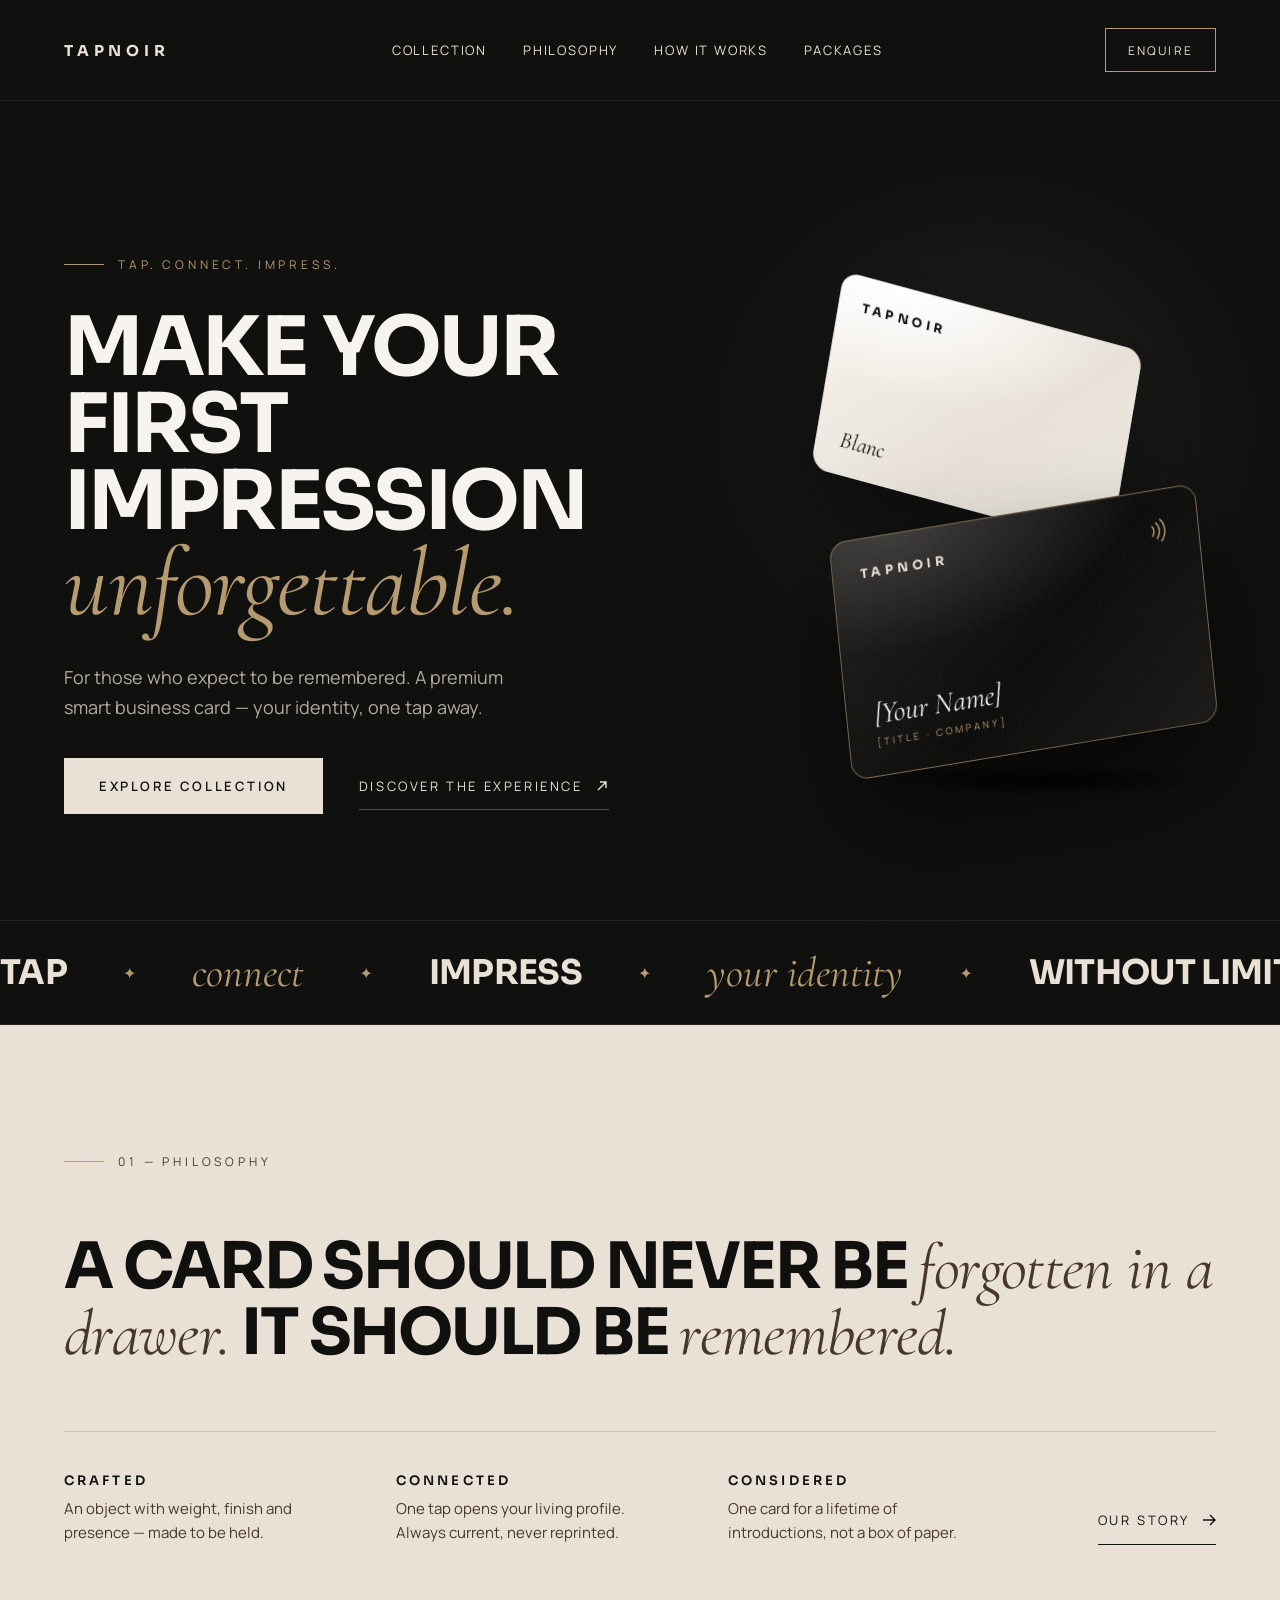
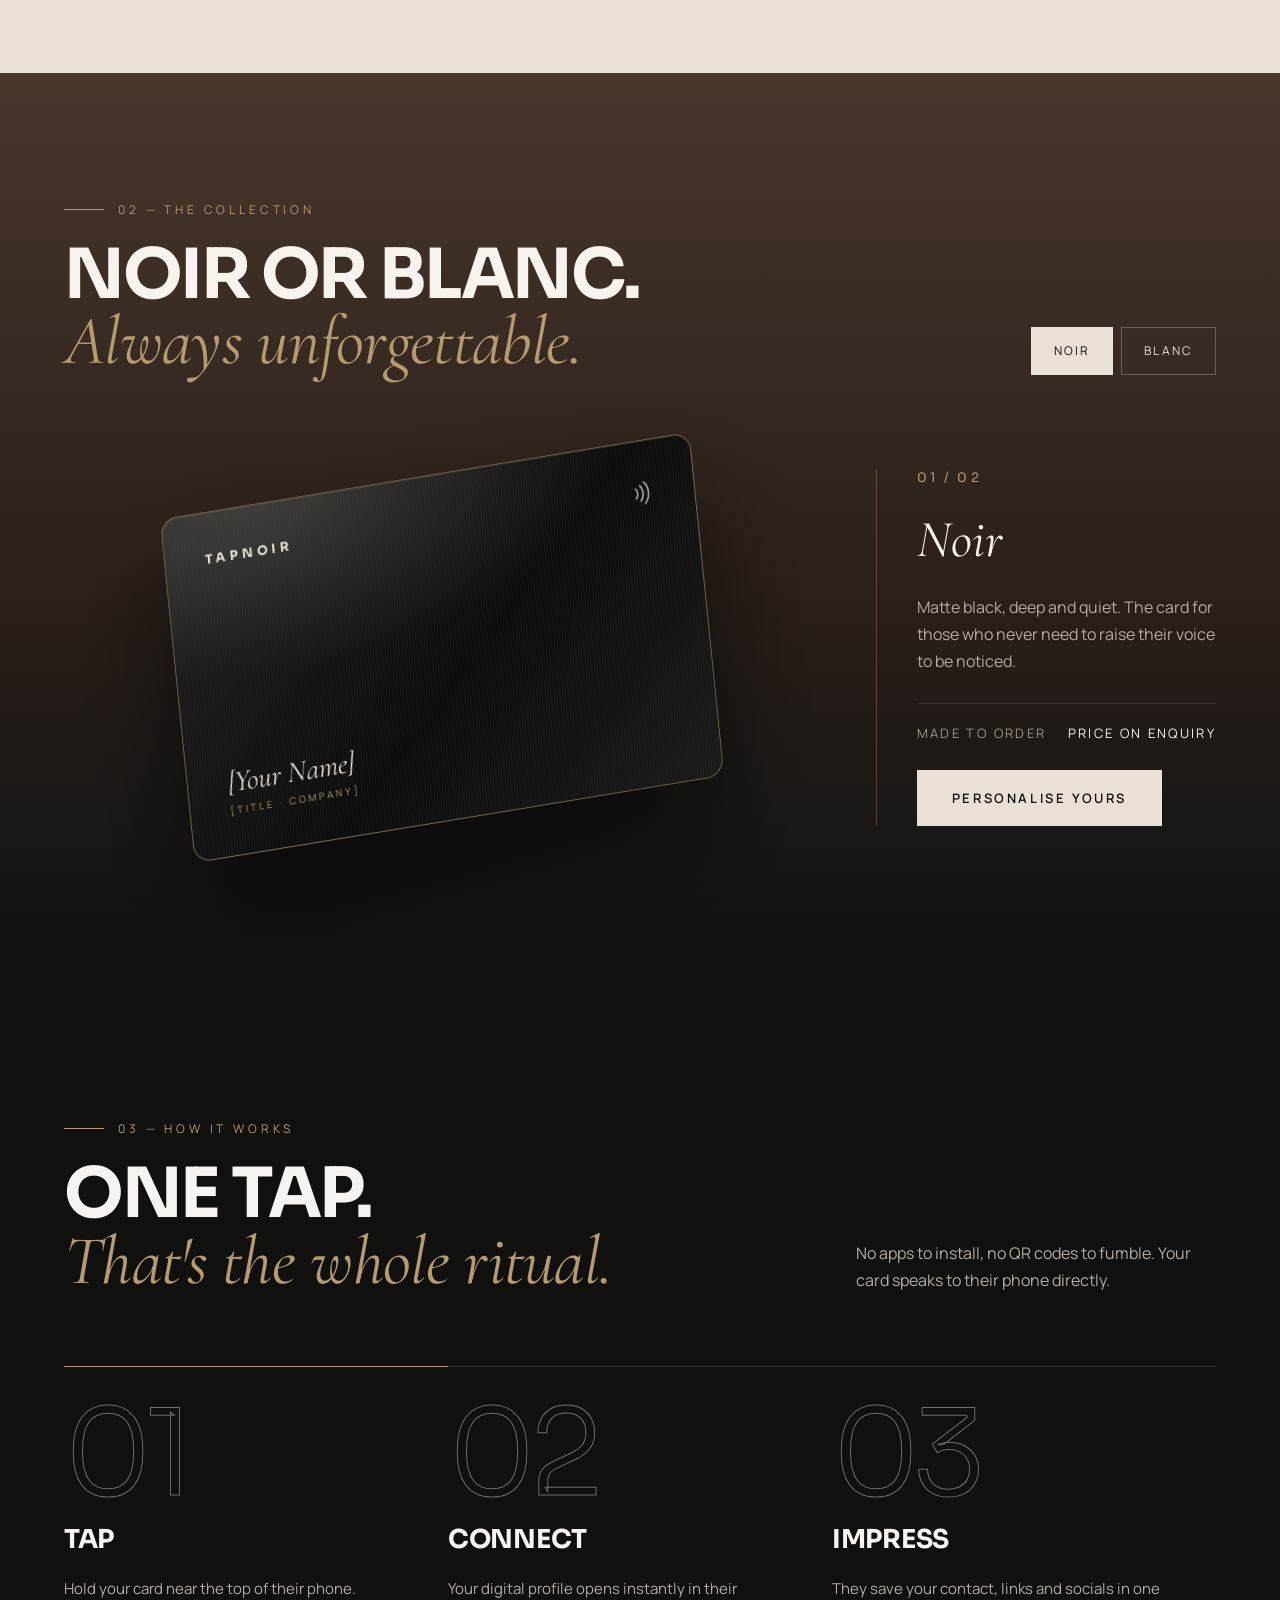
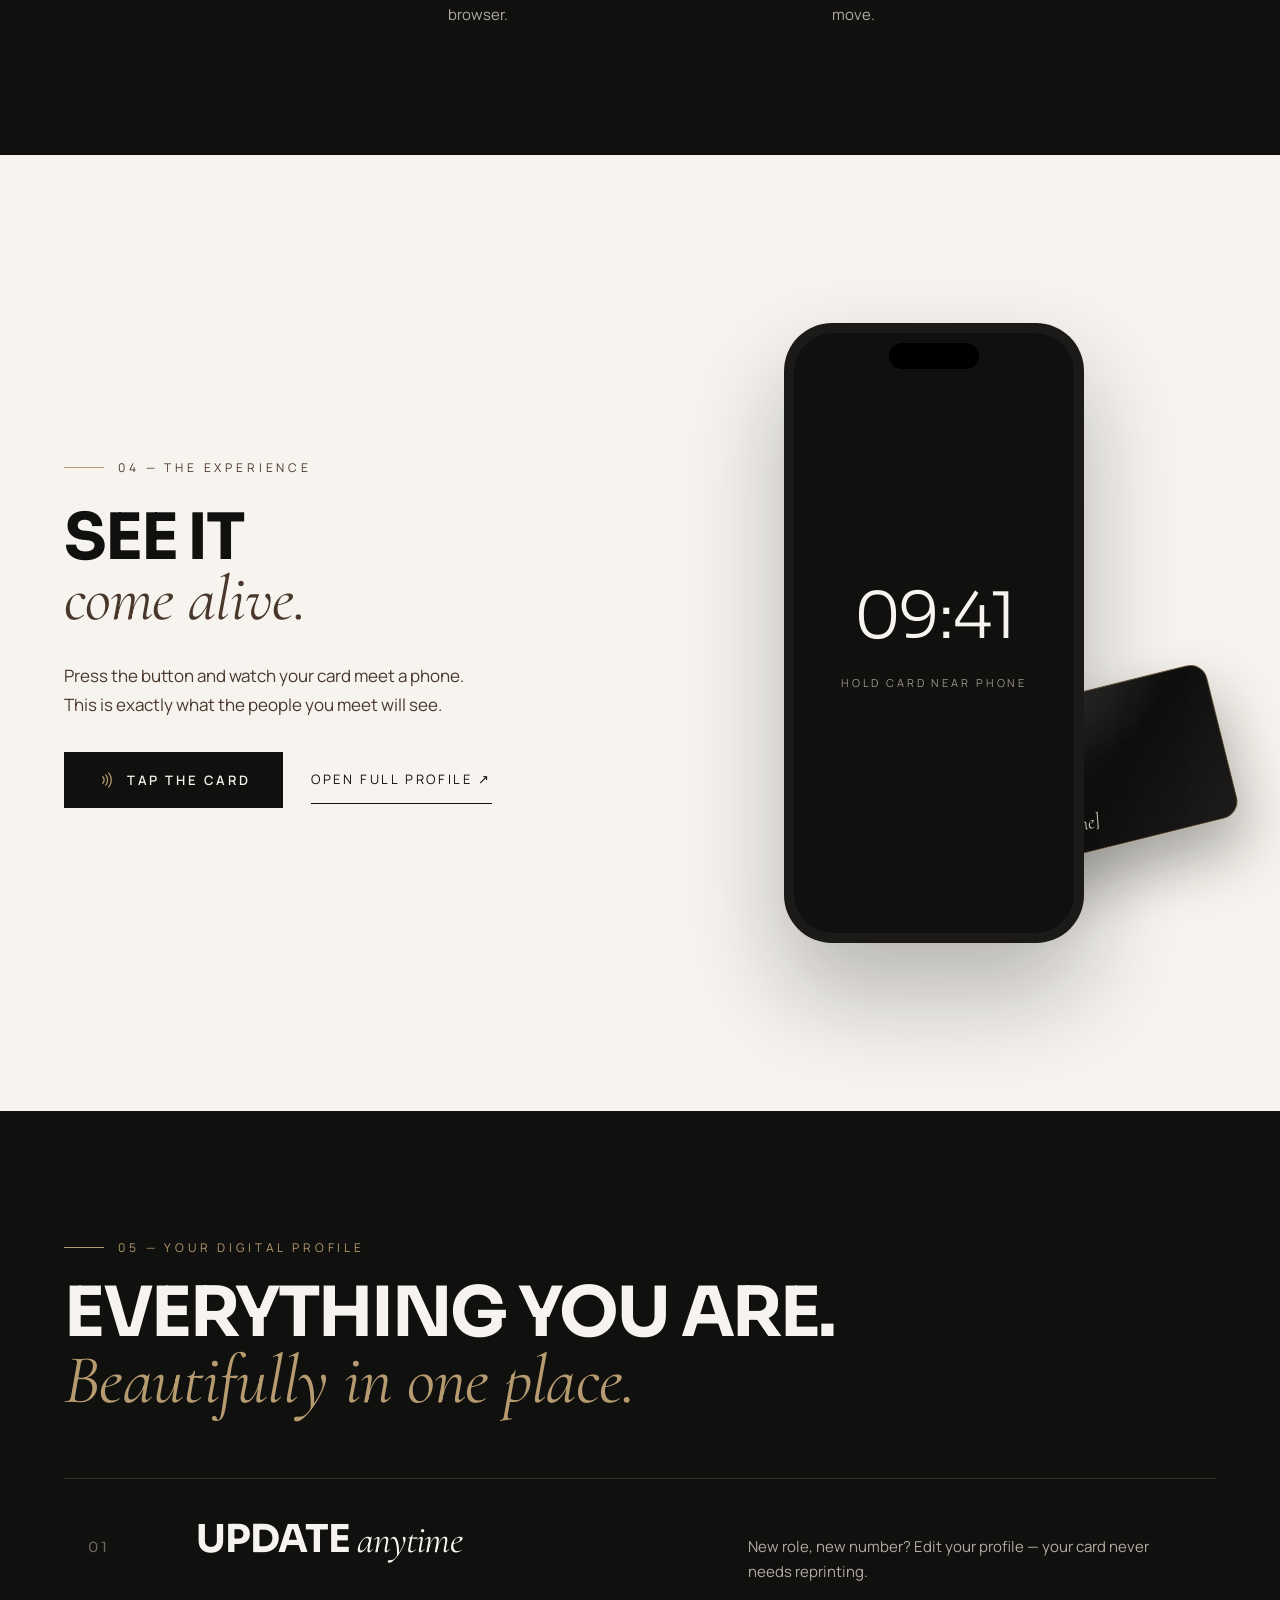
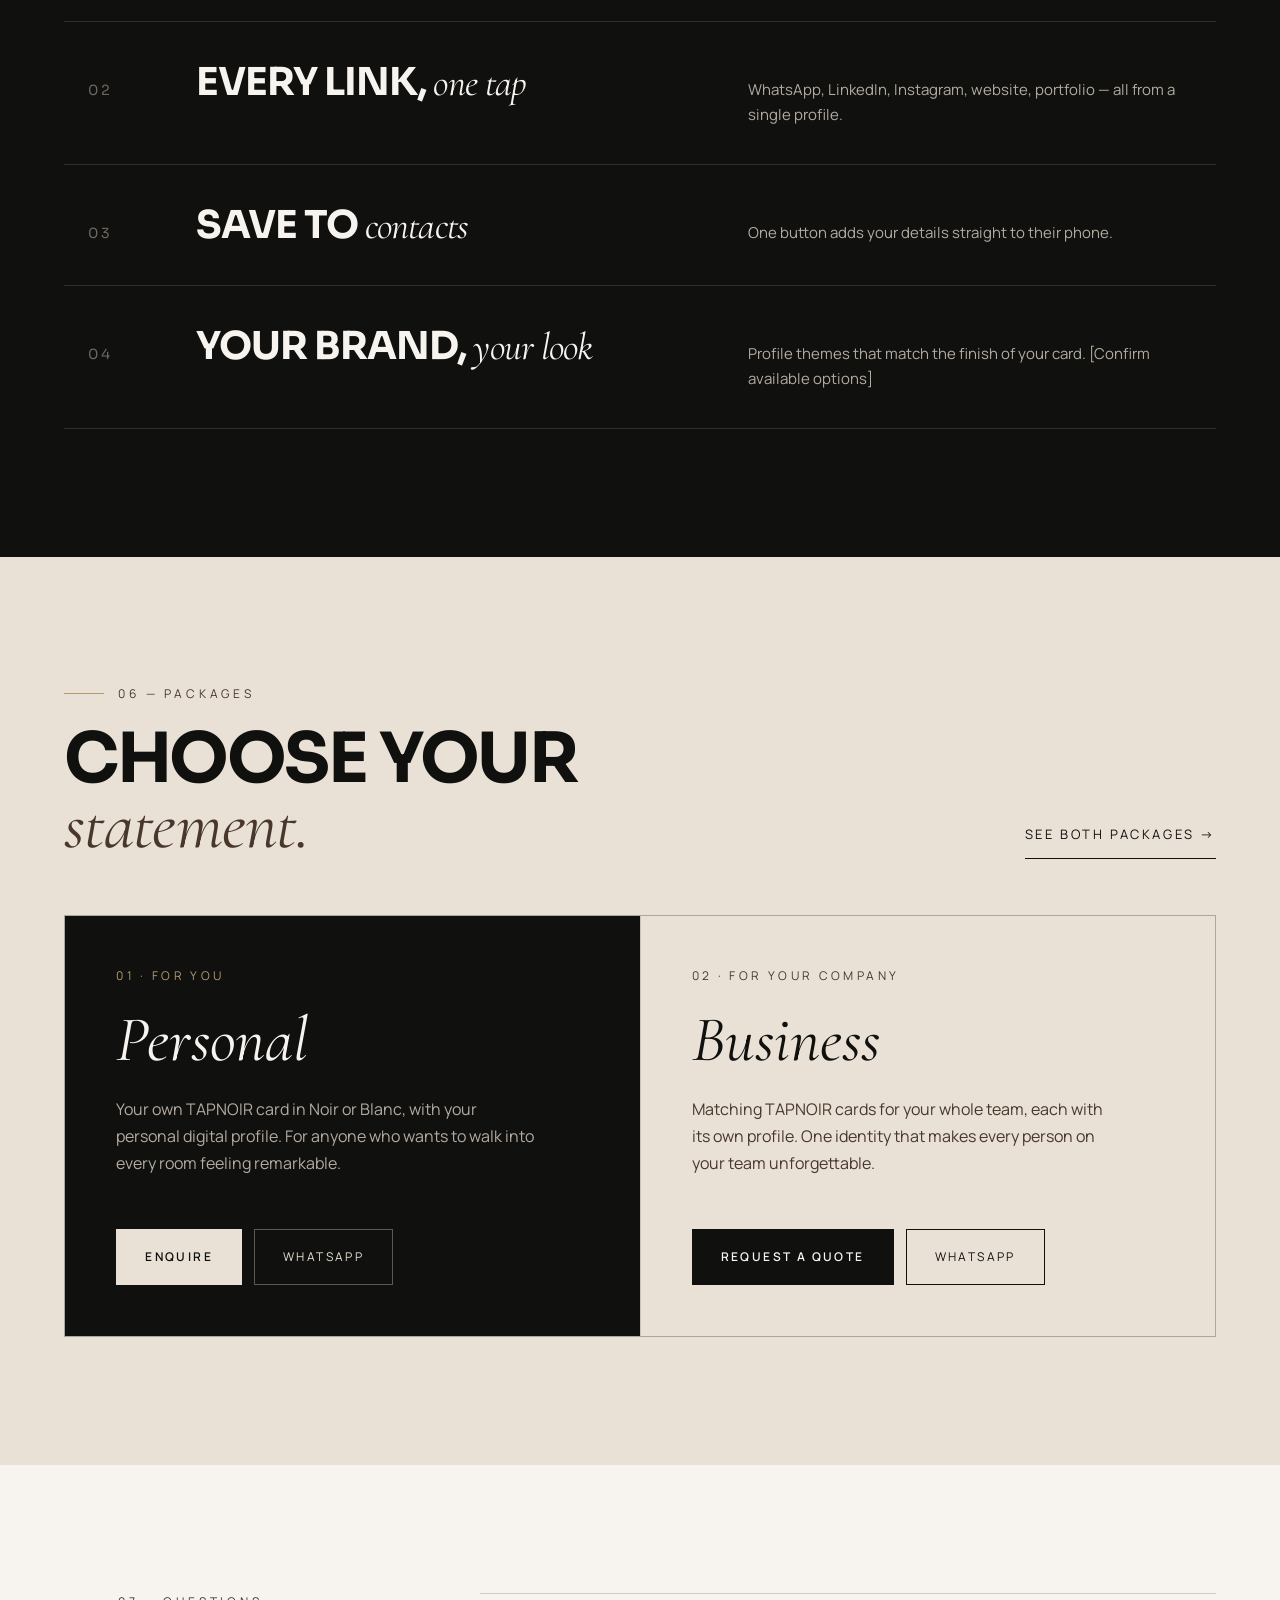
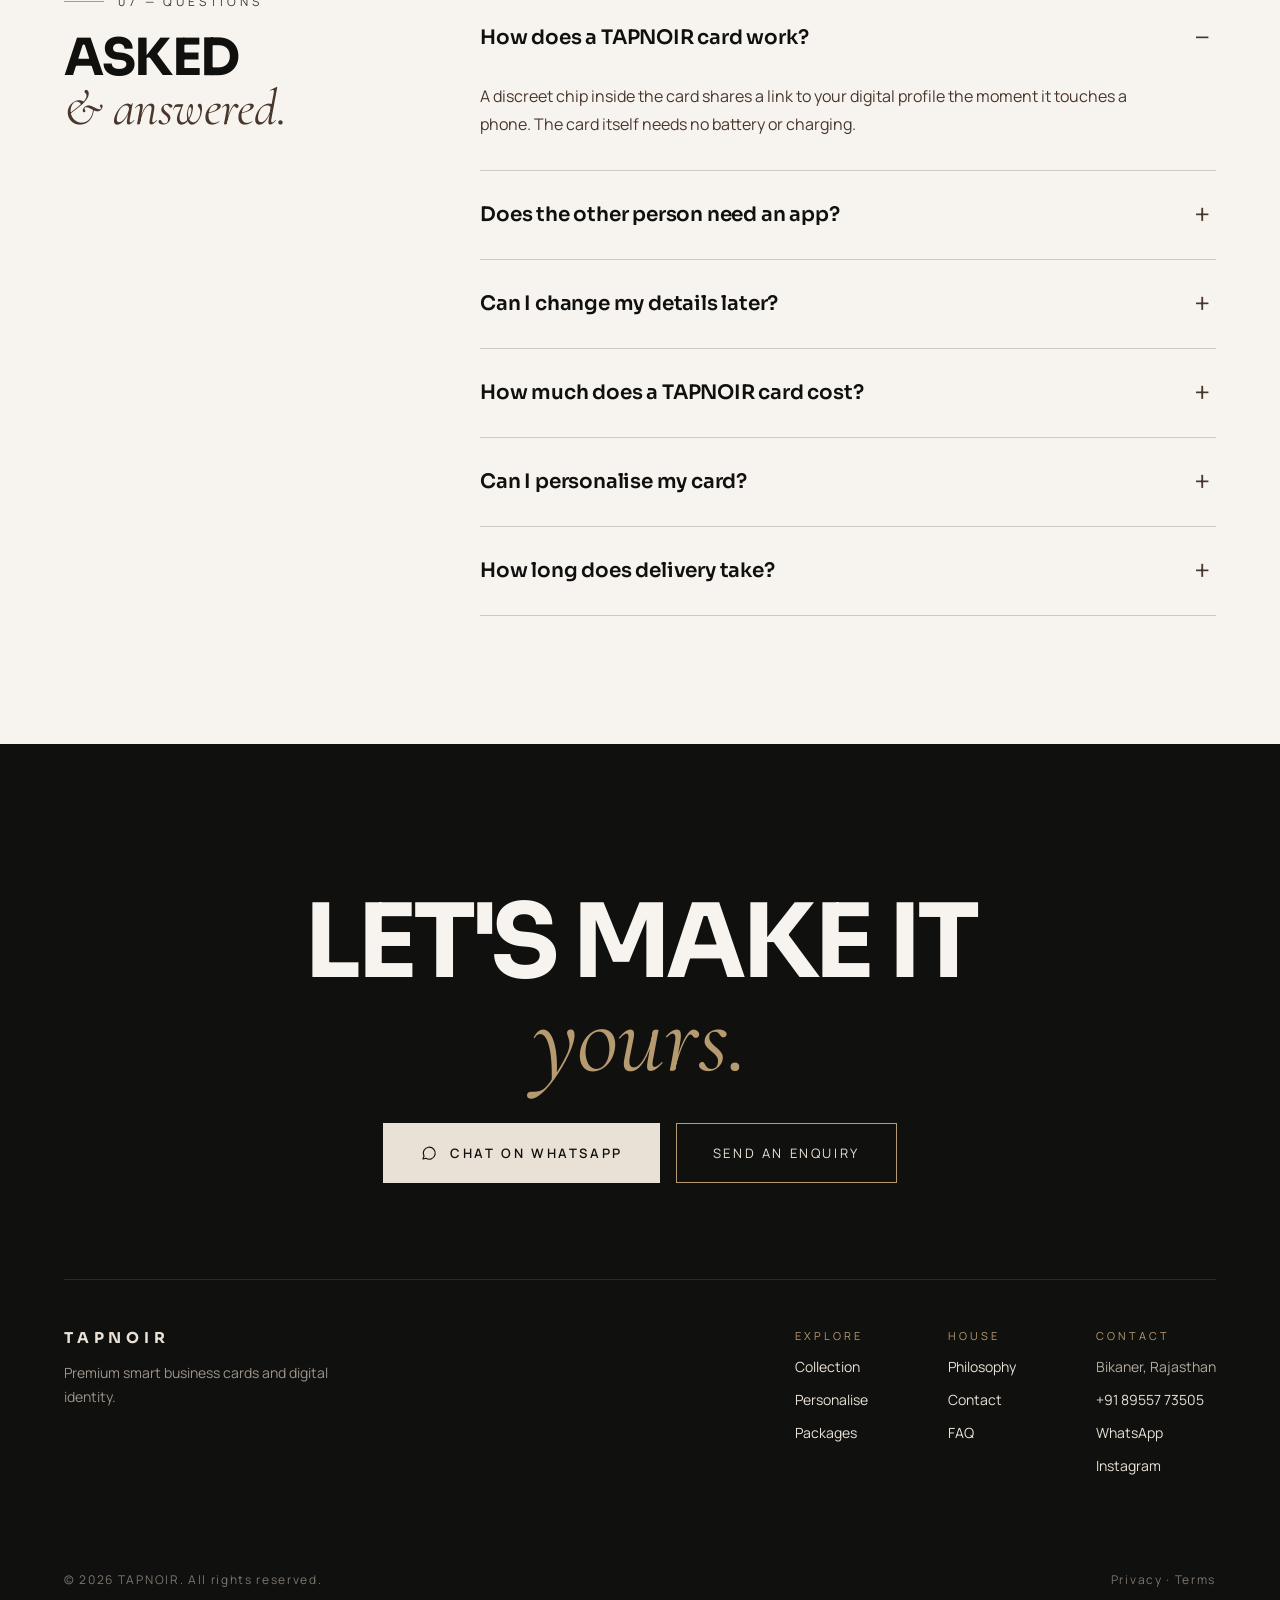
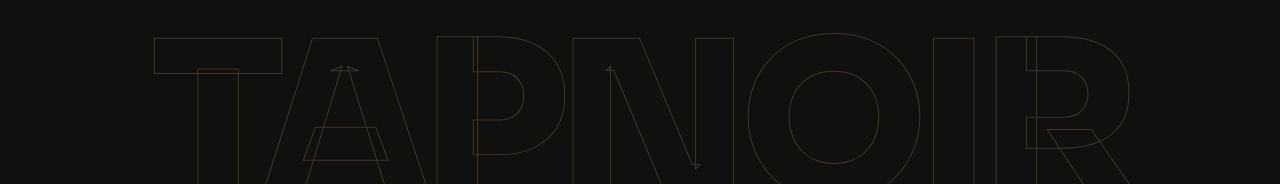
==== commit 6c761bc8: "Add TAPNOIR contact details and founder name WhatsApp +91 89557 73505, Instagram @tapnoir, studio in" ====
--- a/index.html
+++ b/index.html
@@ -240,7 +240,7 @@
           <p class="lead" style="flex-grow: 1; max-width: 420px">Your own TAPNOIR card in Noir or Blanc, with your personal digital profile. For anyone who wants to walk into every room feeling remarkable.</p>
           <div style="display: flex; flex-wrap: wrap; gap: 12px">
             <a class="btn btn-ivory btn-sm" href="contact.html">Enquire</a>
-            <a class="btn btn-ghost btn-sm" href="https://wa.me/[WHATSAPP NUMBER]">WhatsApp</a>
+            <a class="btn btn-ghost btn-sm" href="https://wa.me/918955773505">WhatsApp</a>
           </div>
         </div>
         <div class="pkg-tile" style="background: var(--ivory)">
@@ -249,7 +249,7 @@
           <p class="lead" style="flex-grow: 1; max-width: 420px">Matching TAPNOIR cards for your whole team, each with its own profile. One identity that makes every person on your team unforgettable.</p>
           <div style="display: flex; flex-wrap: wrap; gap: 12px">
             <a class="btn btn-black btn-sm" href="contact.html?interest=business">Request a quote</a>
-            <a class="btn btn-dark btn-sm" href="https://wa.me/[WHATSAPP NUMBER]">WhatsApp</a>
+            <a class="btn btn-dark btn-sm" href="https://wa.me/918955773505">WhatsApp</a>
           </div>
         </div>
       </div>
@@ -298,7 +298,7 @@
       <div style="display: flex; flex-direction: column; align-items: center; text-align: center; gap: 40px">
         <h2 class="display" style="font-size: clamp(3rem, 8vw, 8rem); line-height: 0.9; letter-spacing: -0.045em">Let's make it<br><em>yours.</em></h2>
         <div style="display: flex; flex-wrap: wrap; justify-content: center; gap: 16px">
-          <a class="btn btn-ivory btn-lg" href="https://wa.me/[WHATSAPP NUMBER]"><svg aria-hidden="true" width="18" height="18" viewBox="0 0 24 24" fill="none" stroke="currentColor" stroke-width="1.6" stroke-linecap="round" stroke-linejoin="round"><path d="M4 20l1.3-3.9A8 8 0 1 1 8 19l-4 1z"/></svg>Chat on WhatsApp</a>
+          <a class="btn btn-ivory btn-lg" href="https://wa.me/918955773505"><svg aria-hidden="true" width="18" height="18" viewBox="0 0 24 24" fill="none" stroke="currentColor" stroke-width="1.6" stroke-linecap="round" stroke-linejoin="round"><path d="M4 20l1.3-3.9A8 8 0 1 1 8 19l-4 1z"/></svg>Chat on WhatsApp</a>
           <a class="btn btn-gold btn-lg" href="contact.html">Send an enquiry</a>
         </div>
       </div>
@@ -310,7 +310,7 @@
         <nav class="footer-nav" aria-label="Footer">
           <div><span class="h">Explore</span><a href="collection.html">Collection</a><a href="product.html">Personalise</a><a href="packages.html">Packages</a></div>
           <div><span class="h">House</span><a href="about.html">Philosophy</a><a href="contact.html">Contact</a><a href="#faq">FAQ</a></div>
-          <div><span class="h">Contact</span><a href="mailto:[yourname@gmail.com]" style="color: var(--muted)">[yourname@gmail.com]</a><a href="https://wa.me/[WHATSAPP NUMBER]">WhatsApp</a><a href="https://instagram.com/[INSTAGRAM HANDLE]">Instagram</a></div>
+          <div><span class="h">Contact</span><span style="color: var(--muted)">Bikaner, Rajasthan</span><a href="tel:+918955773505">+91 89557 73505</a><a href="https://wa.me/918955773505">WhatsApp</a><a href="https://instagram.com/tapnoir">Instagram</a></div>
         </nav>
       </div>
       <div style="display: flex; flex-wrap: wrap; justify-content: space-between; gap: 12px; font-size: 12px; letter-spacing: 0.14em; color: var(--dim)"><span>© <span data-year>2026</span> TAPNOIR. All rights reserved.</span><span><a href="#" style="color: var(--dim)">Privacy</a> · <a href="#" style="color: var(--dim)">Terms</a></span></div>
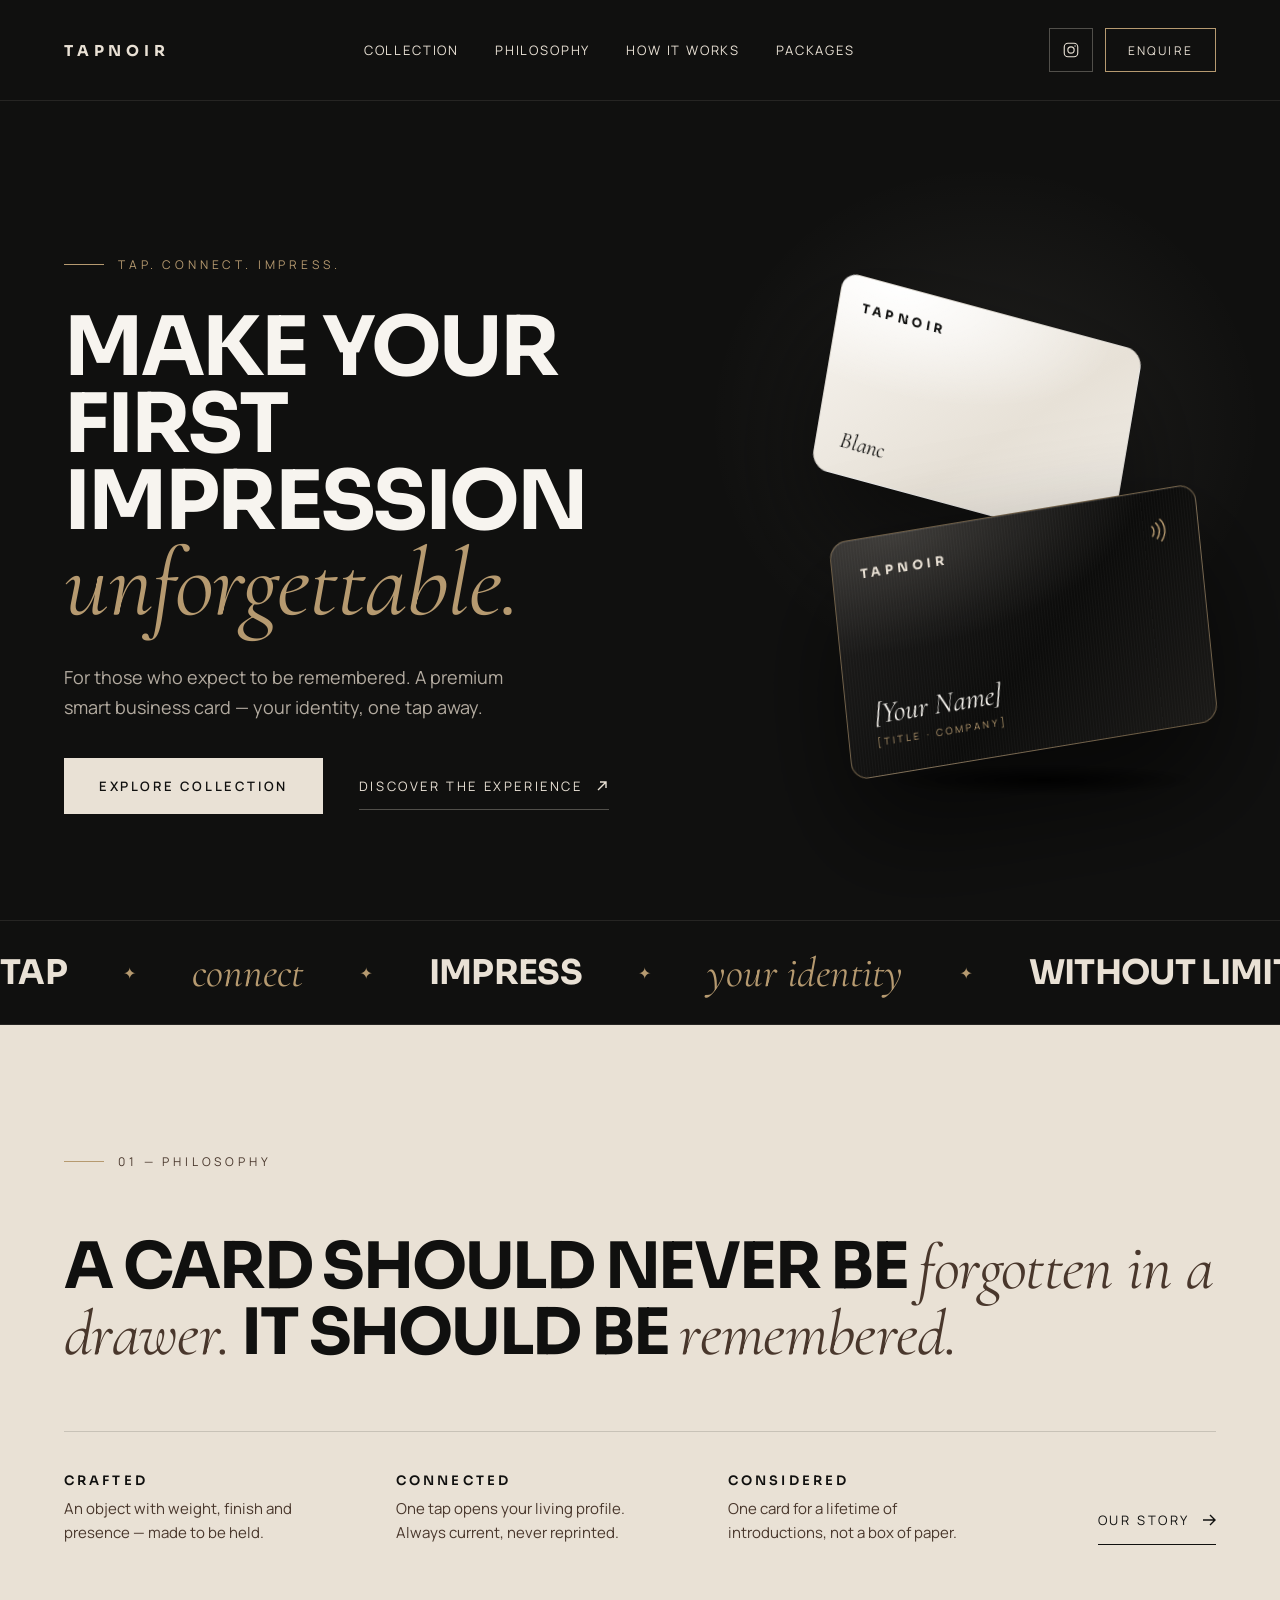
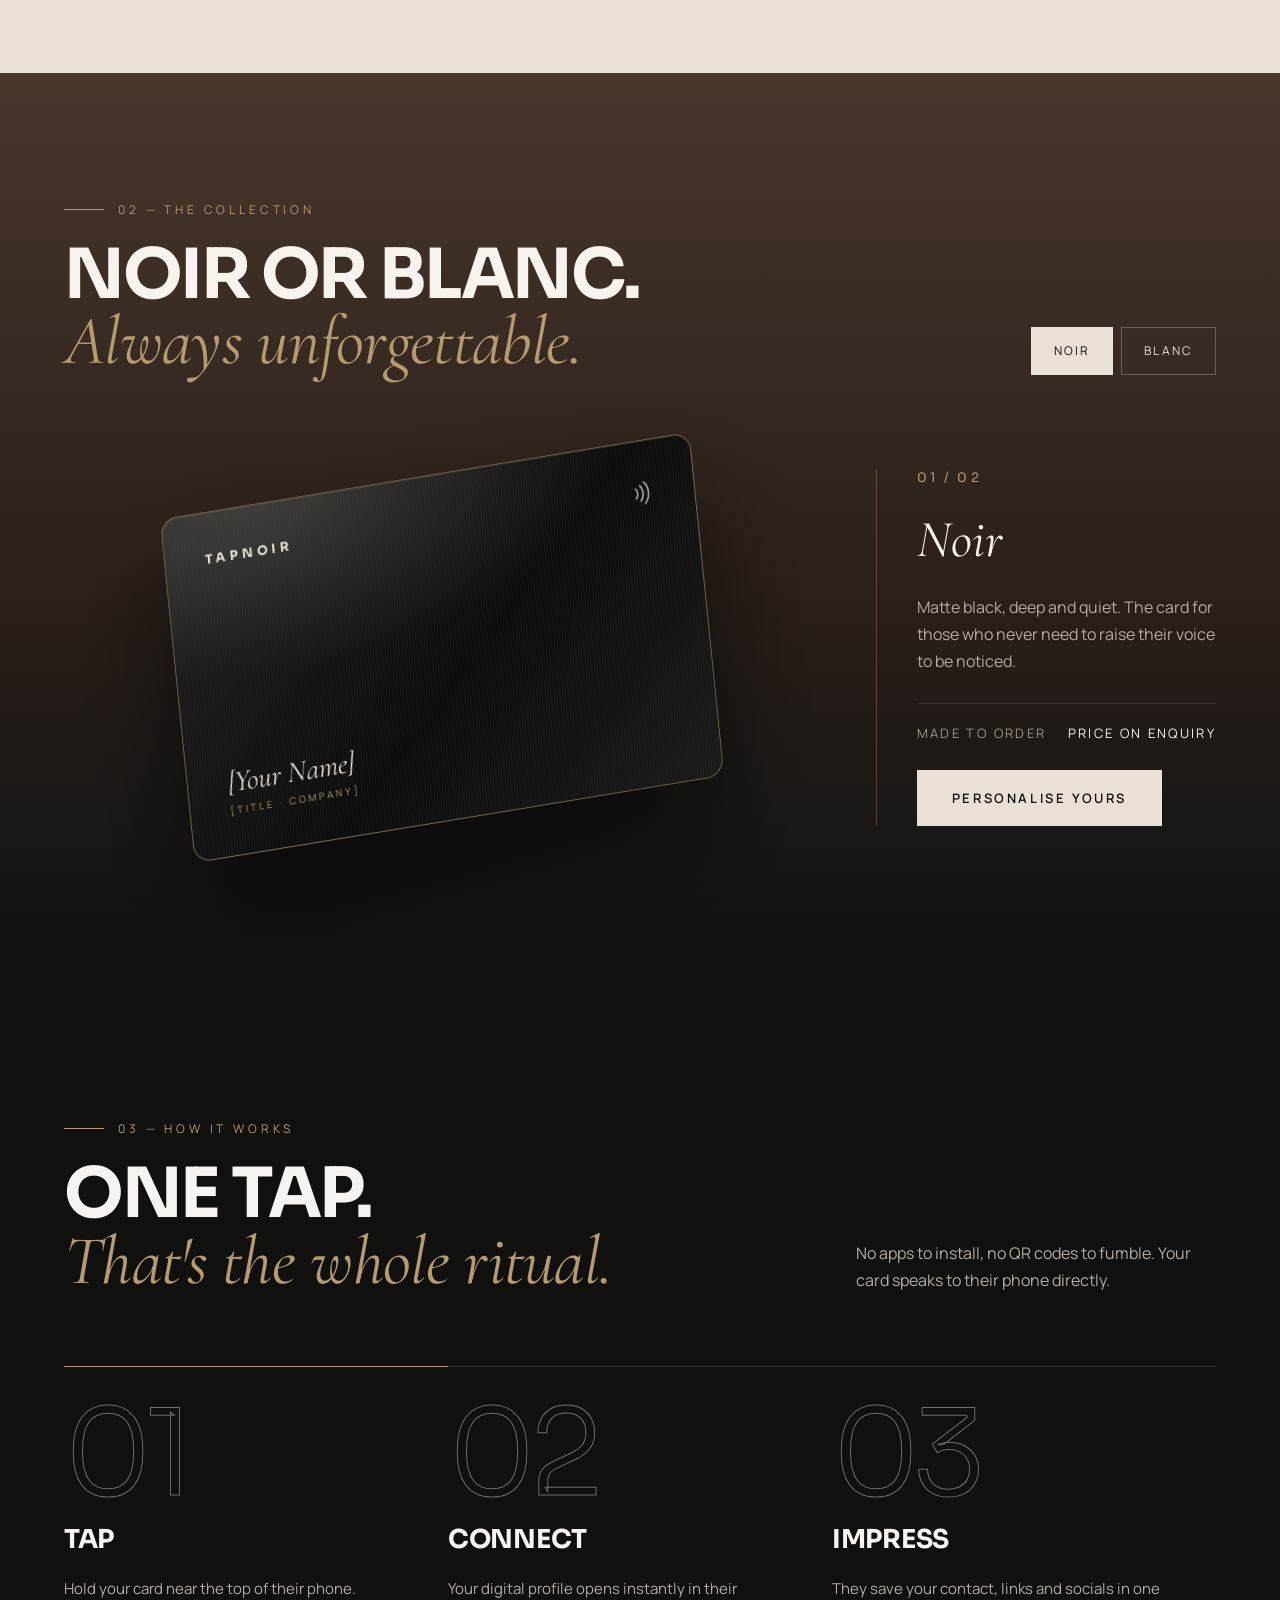
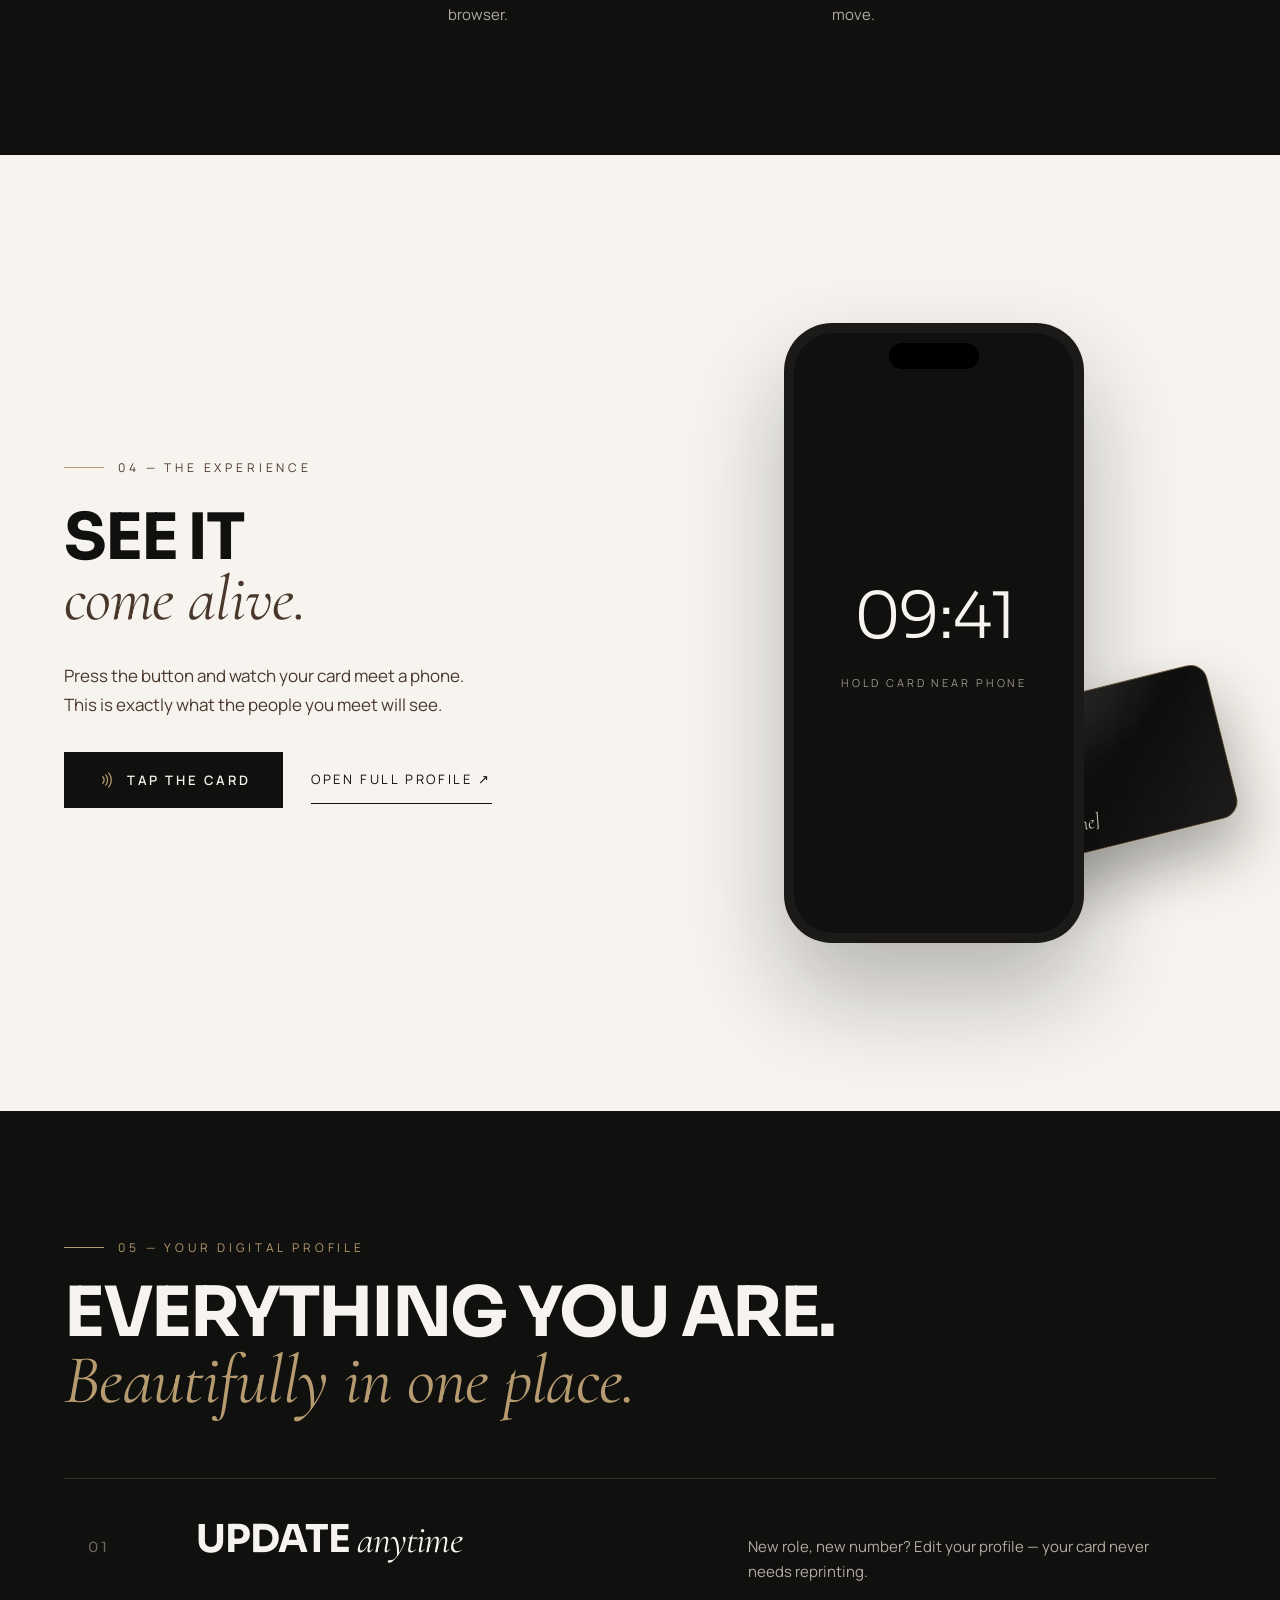
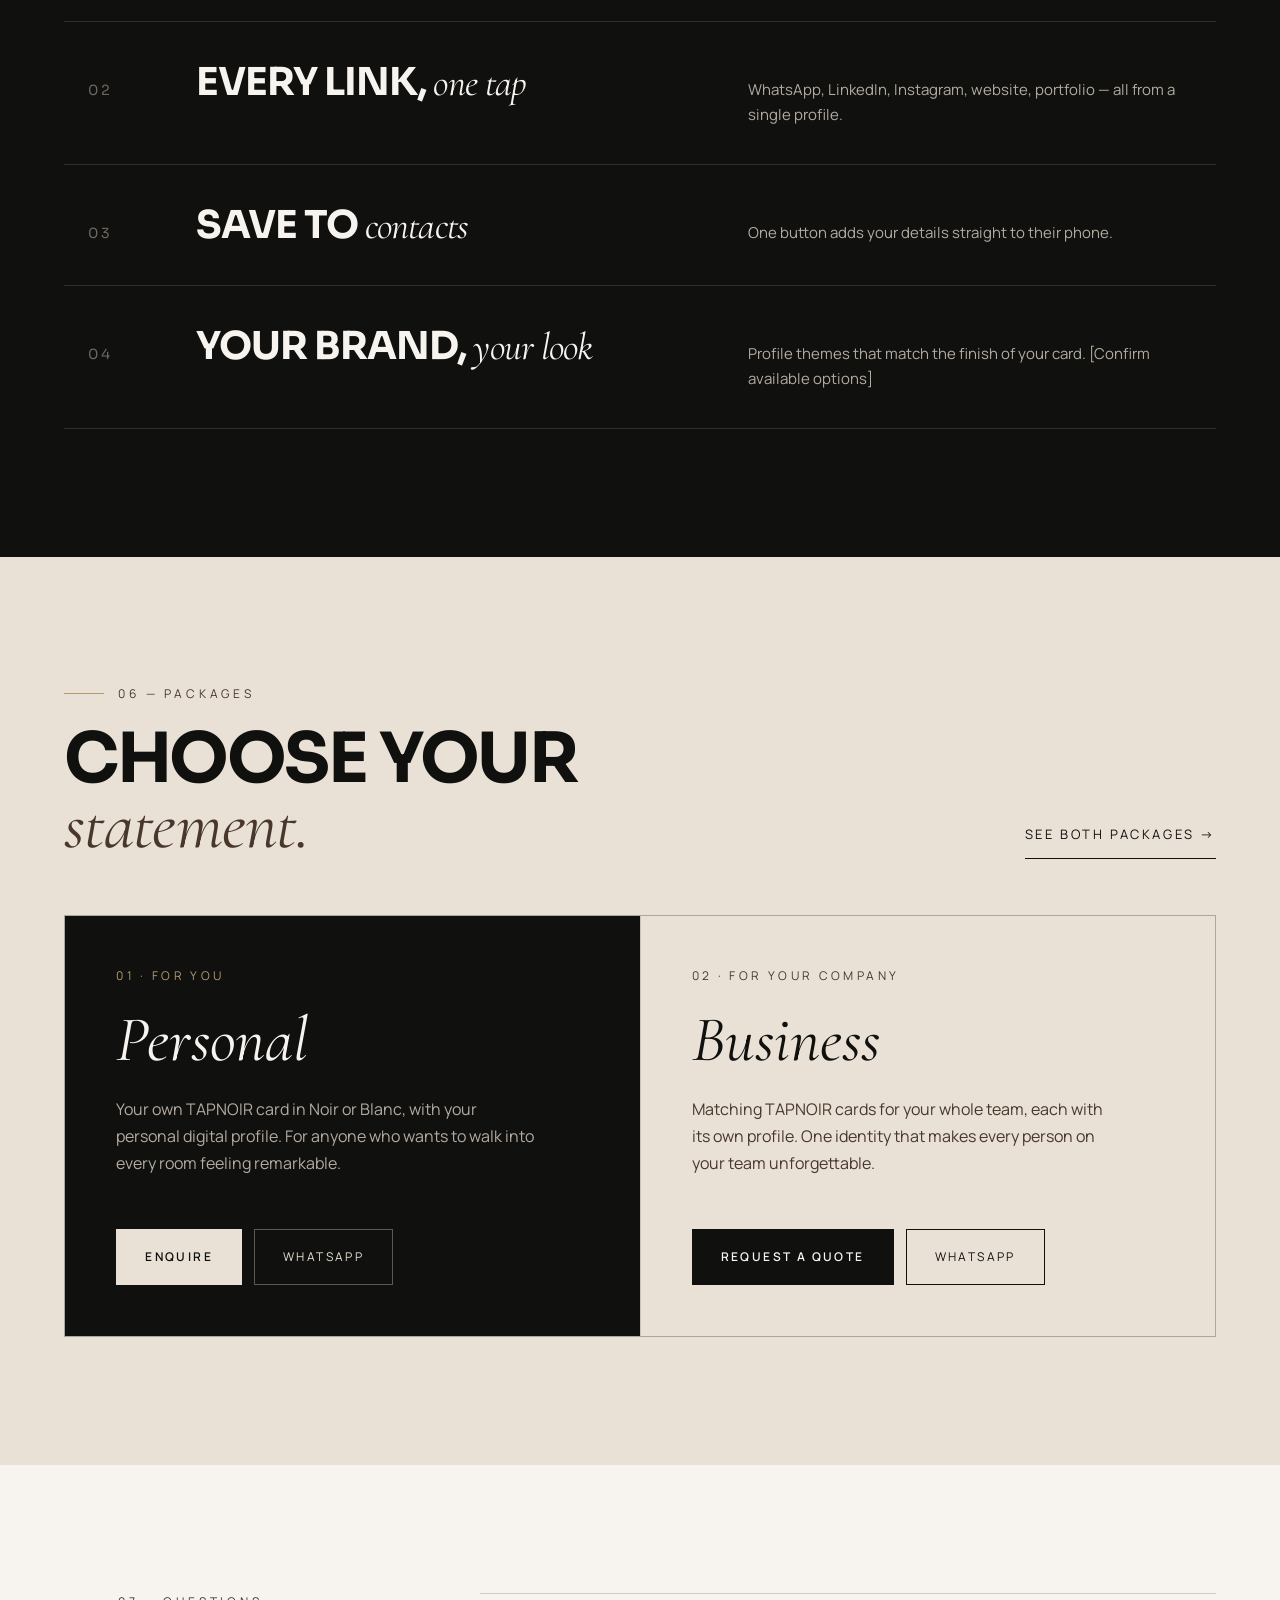
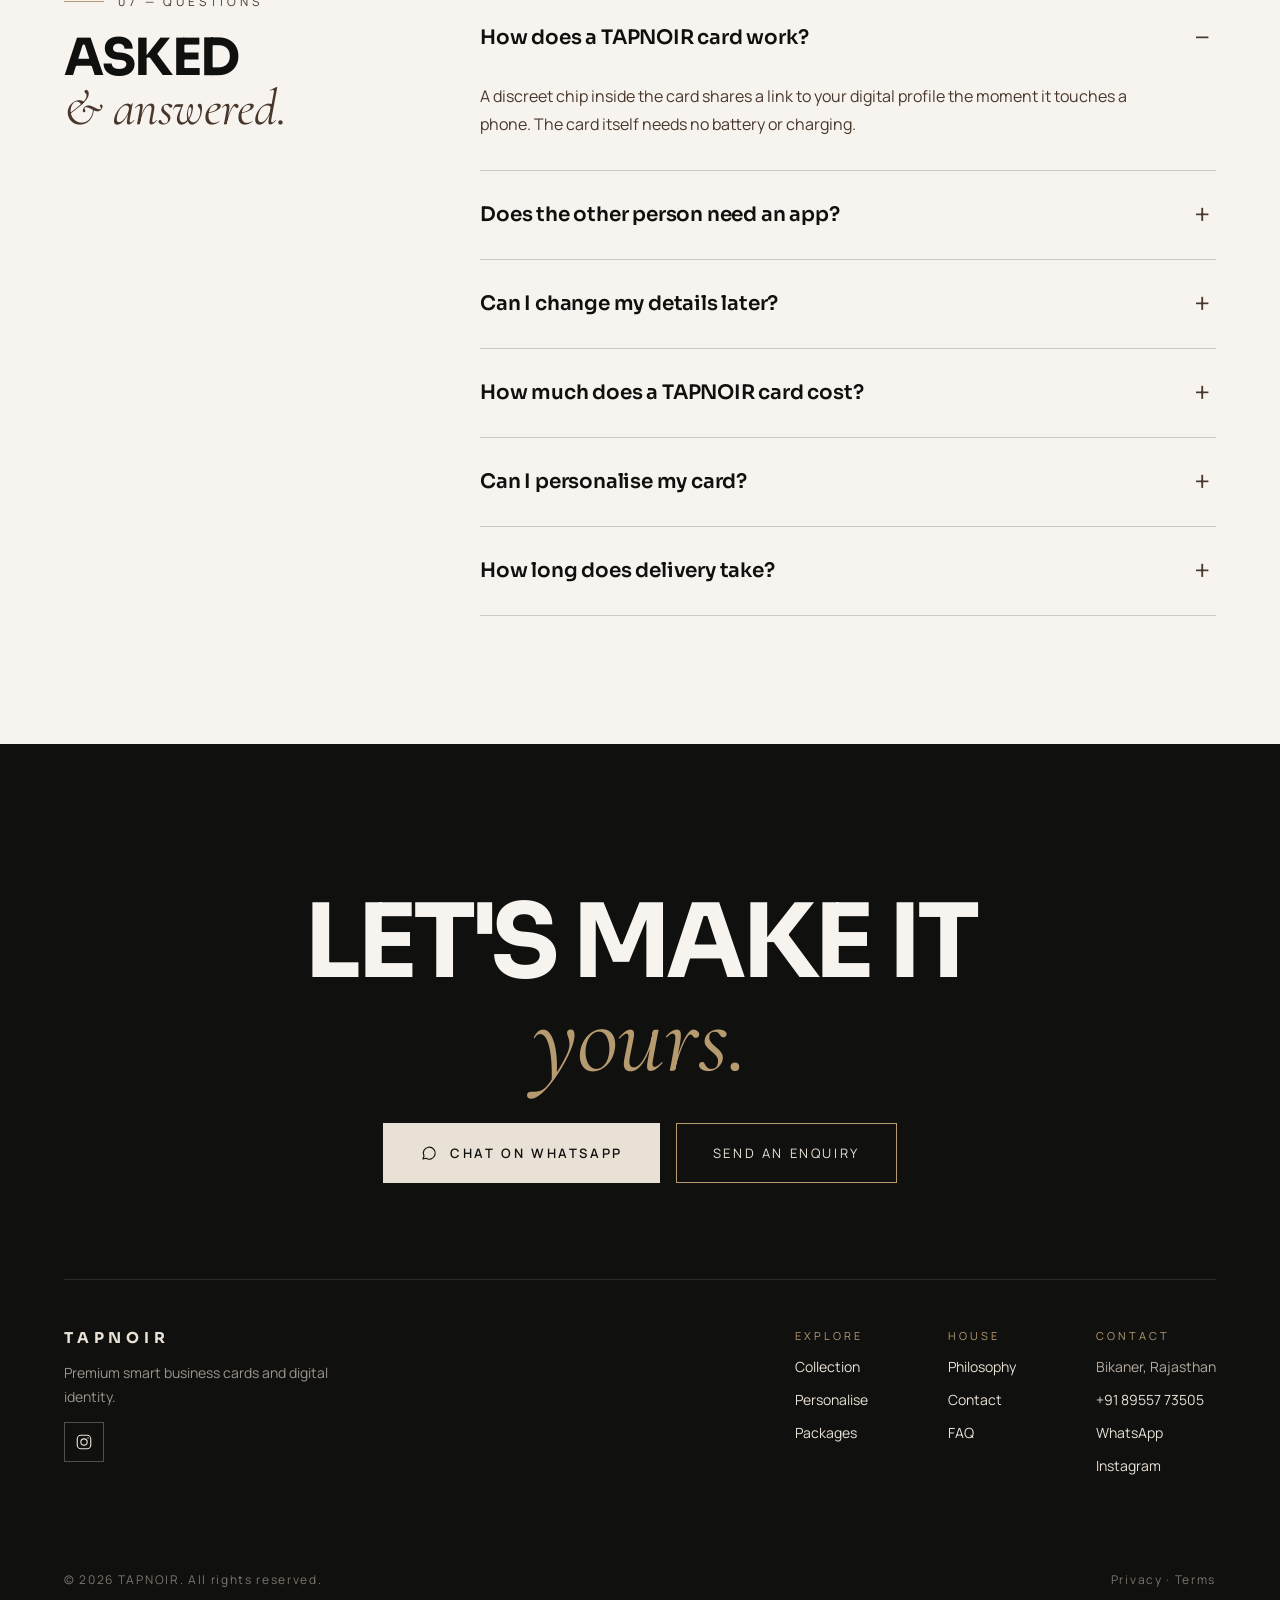
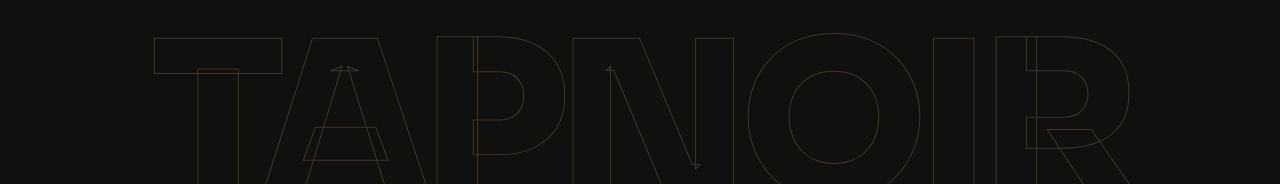
==== commit e0c4efe4: "Add Instagram icon to header and footers Co-Authored-By: Claude Opus 5.5 <noreply@anthropic.com>" ====
--- a/index.html
+++ b/index.html
@@ -29,7 +29,10 @@
           <a href="packages.html">Packages</a>
           <a class="nav-cta" href="contact.html">Enquire</a>
         </nav>
-        <a class="header-cta" href="contact.html">Enquire</a>
+        <div class="header-actions">
+          <a class="ig-link" href="https://instagram.com/tapnoir" target="_blank" rel="noopener" aria-label="TAPNOIR on Instagram"><svg aria-hidden="true" width="18" height="18" viewBox="0 0 24 24" fill="none" stroke="currentColor" stroke-width="1.5" stroke-linecap="round" stroke-linejoin="round"><rect x="3" y="3" width="18" height="18" rx="5"/><circle cx="12" cy="12" r="4.2"/><circle cx="17.4" cy="6.6" r="0.9" fill="currentColor" stroke="none"/></svg></a>
+          <a class="header-cta" href="contact.html">Enquire</a>
+        </div>
       </div>
     </header>
 
@@ -306,6 +309,7 @@
         <div style="display: flex; flex-direction: column; gap: 14px; max-width: 300px">
           <span class="brand">TAPNOIR</span>
           <span style="font-size: 14px; line-height: 1.7; color: var(--muted-2)">Premium smart business cards and digital identity.</span>
+          <span class="footer-social"><a class="ig-link" href="https://instagram.com/tapnoir" target="_blank" rel="noopener" aria-label="TAPNOIR on Instagram"><svg aria-hidden="true" width="18" height="18" viewBox="0 0 24 24" fill="none" stroke="currentColor" stroke-width="1.5" stroke-linecap="round" stroke-linejoin="round"><rect x="3" y="3" width="18" height="18" rx="5"/><circle cx="12" cy="12" r="4.2"/><circle cx="17.4" cy="6.6" r="0.9" fill="currentColor" stroke="none"/></svg></a></span>
         </div>
         <nav class="footer-nav" aria-label="Footer">
           <div><span class="h">Explore</span><a href="collection.html">Collection</a><a href="product.html">Personalise</a><a href="packages.html">Packages</a></div>
--- a/assets/styles.css
+++ b/assets/styles.css
@@ -141,6 +141,17 @@
   border: 1px solid var(--gold); font-size: 12px; letter-spacing: 0.18em; text-transform: uppercase;
 }
 .header-cta[aria-current="page"] { background: var(--ivory); color: var(--black); border-color: var(--ivory); }
+.header-actions { display: flex; align-items: center; gap: 12px; }
+.ig-link {
+  display: inline-flex; align-items: center; justify-content: center; width: 44px; height: 44px;
+  border: 1px solid rgba(233, 225, 213, 0.3); color: var(--ivory);
+  transition: color .3s ease, border-color .3s ease;
+}
+.ig-link:hover { color: var(--gold); border-color: var(--gold); }
+.footer-social { display: inline-flex; }
+.footer-social .ig-link { width: 40px; height: 40px; }
+.mini-footer .wrap { align-items: center; }
+.mini-footer .footer-social { margin-left: auto; }
 .menu-btn {
   display: none; cursor: pointer; width: 44px; height: 44px; padding: 0;
   background: transparent; border: 1px solid rgba(233, 225, 213, 0.3); color: var(--ivory);
@@ -157,8 +168,9 @@
 .menu-btn[aria-expanded="true"] span::after { transform: translateY(-6px) rotate(-45deg); }
 
 @media (max-width: 860px) {
-  .menu-btn { display: inline-flex; }
+  .menu-btn { display: inline-flex; order: 2; }
   .site-header .header-cta { display: none; }
+  .header-actions { order: 1; margin-left: auto; }
   .nav {
     order: 3; width: 100%; flex-direction: column; gap: 0;
     max-height: 0; overflow: hidden; transition: max-height .6s var(--ease);
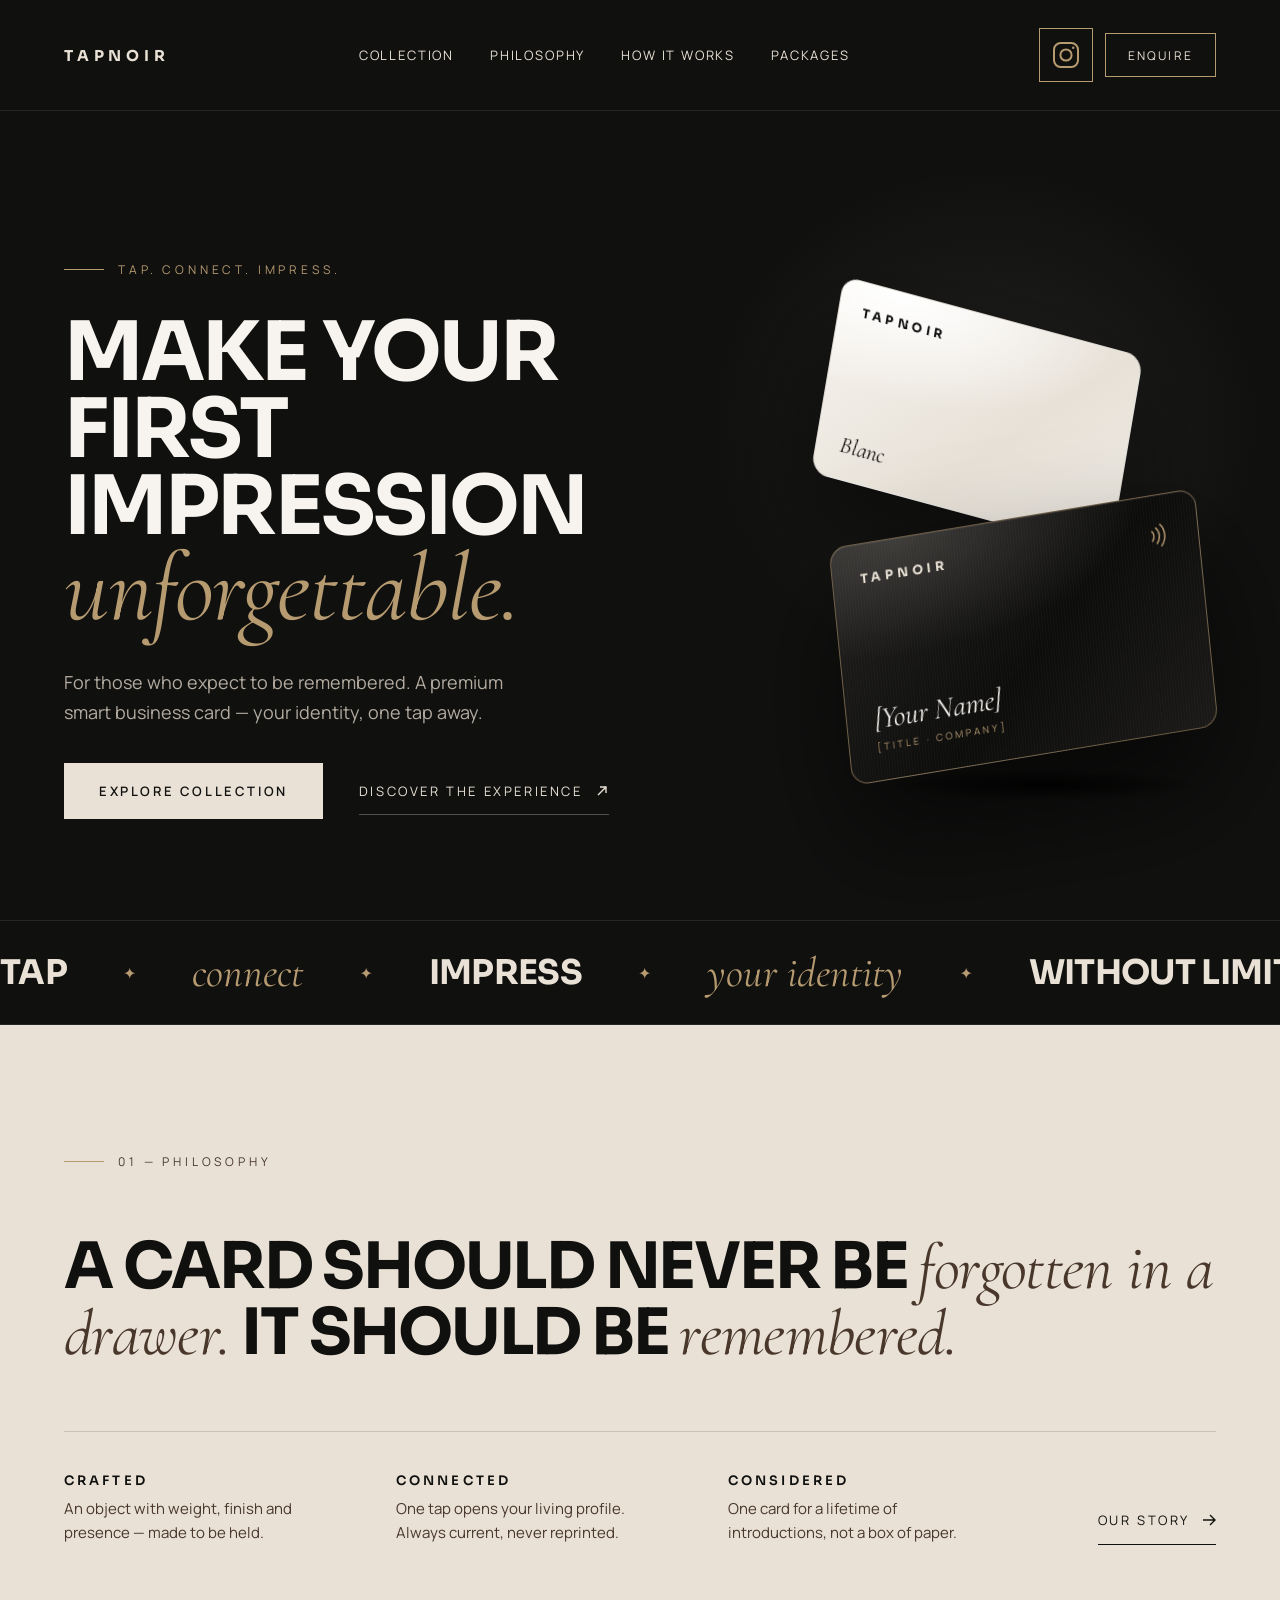
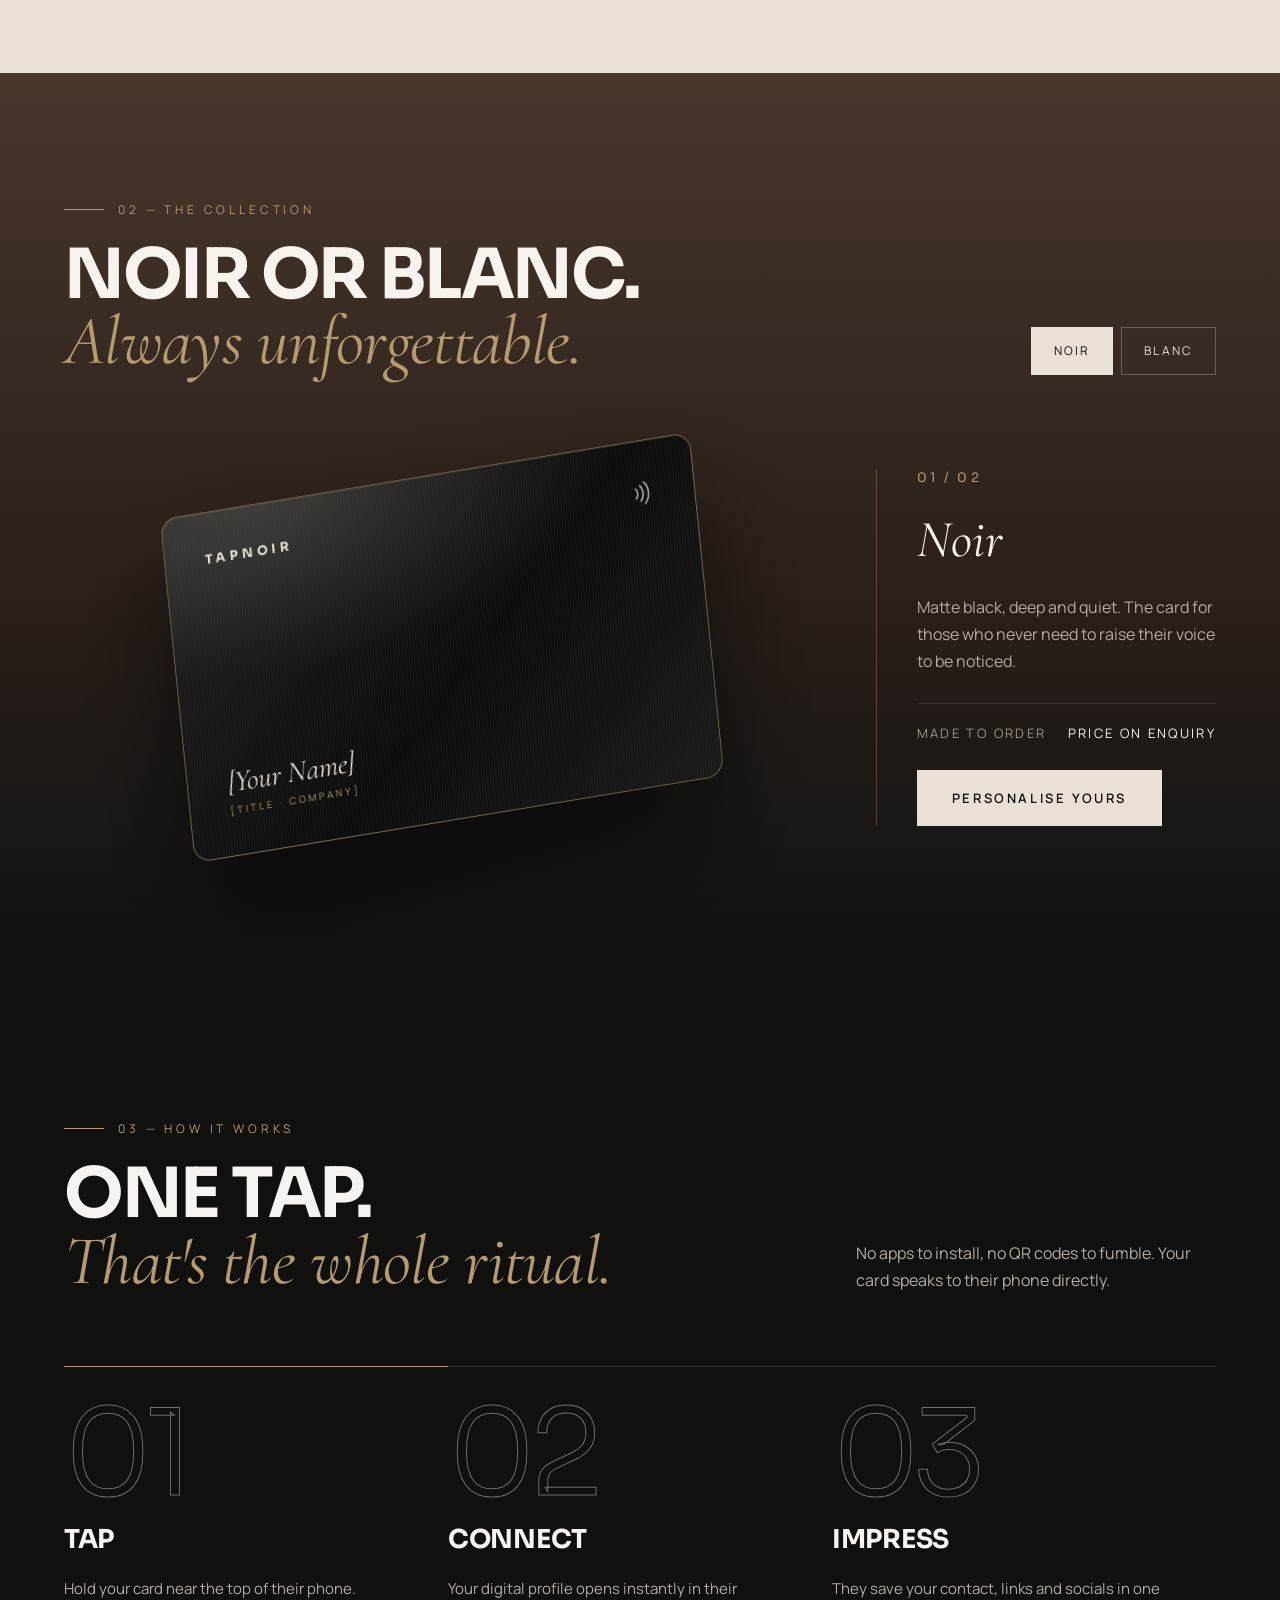
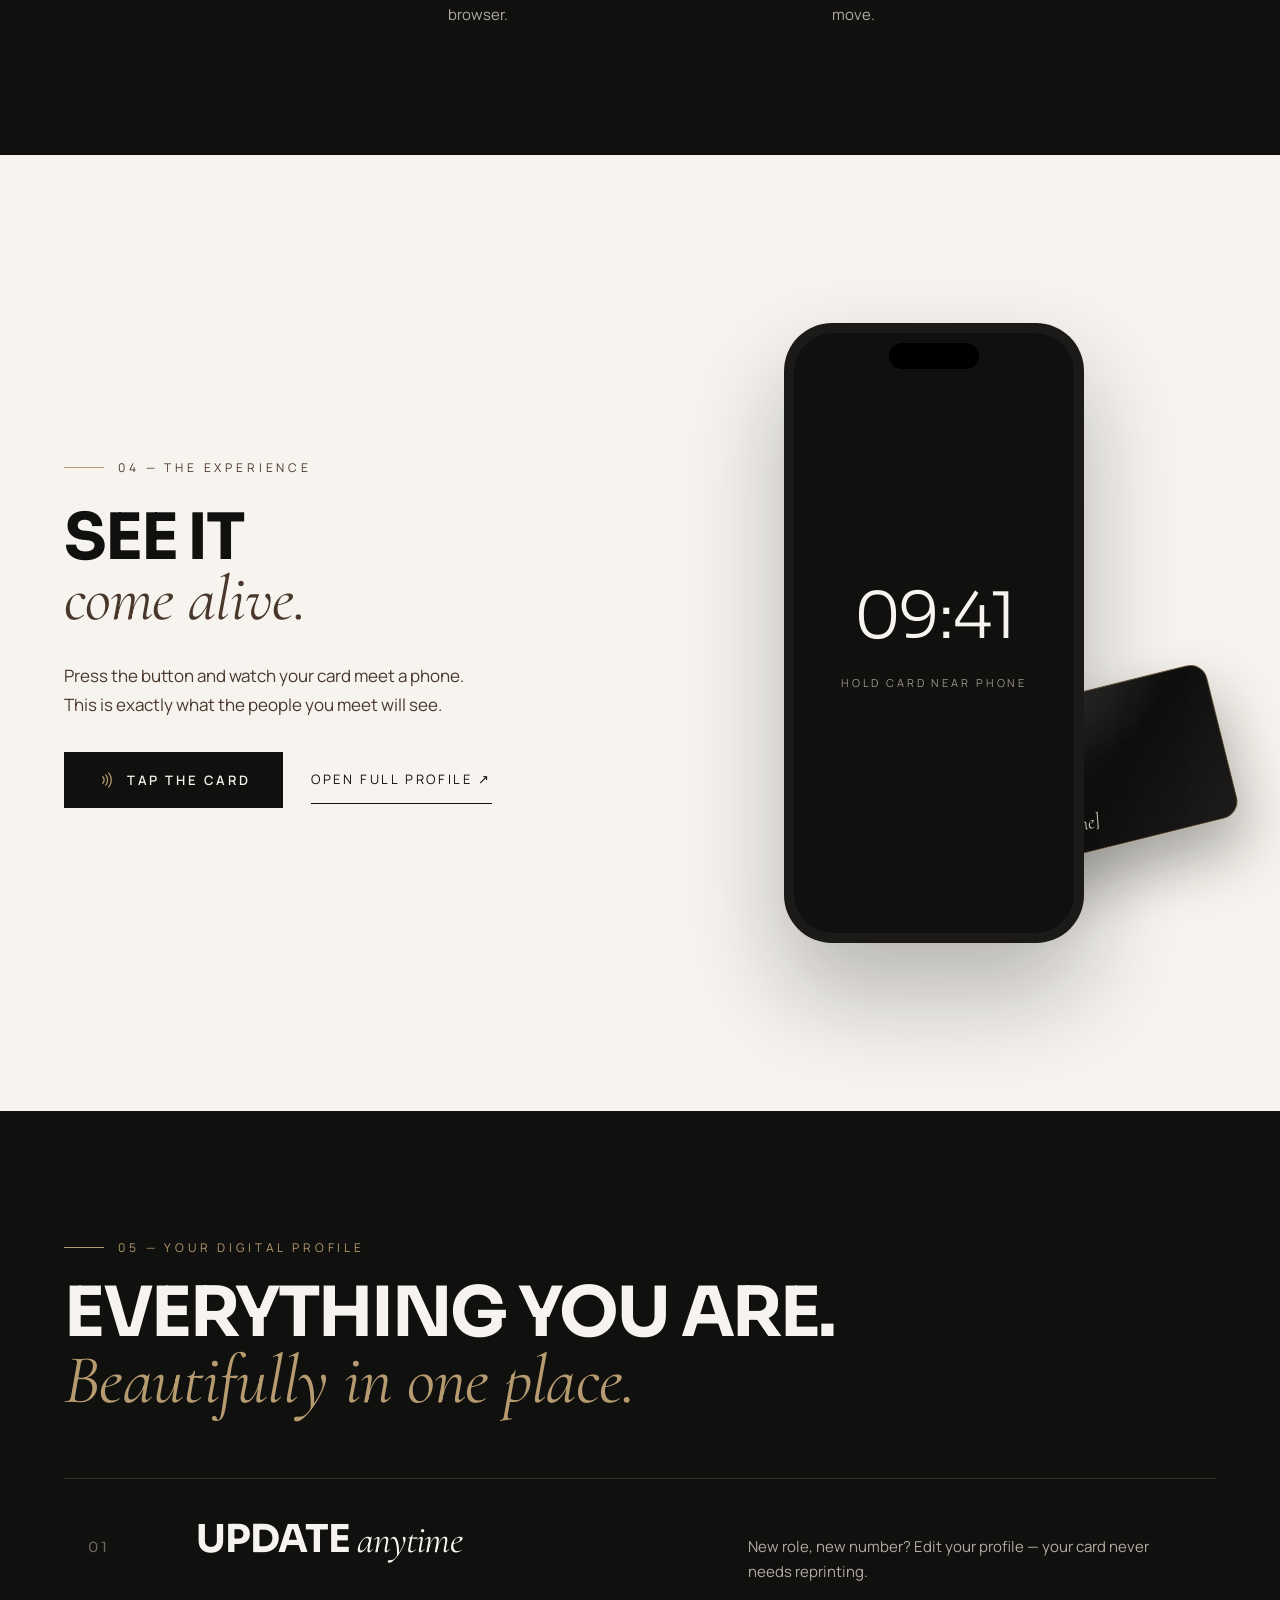
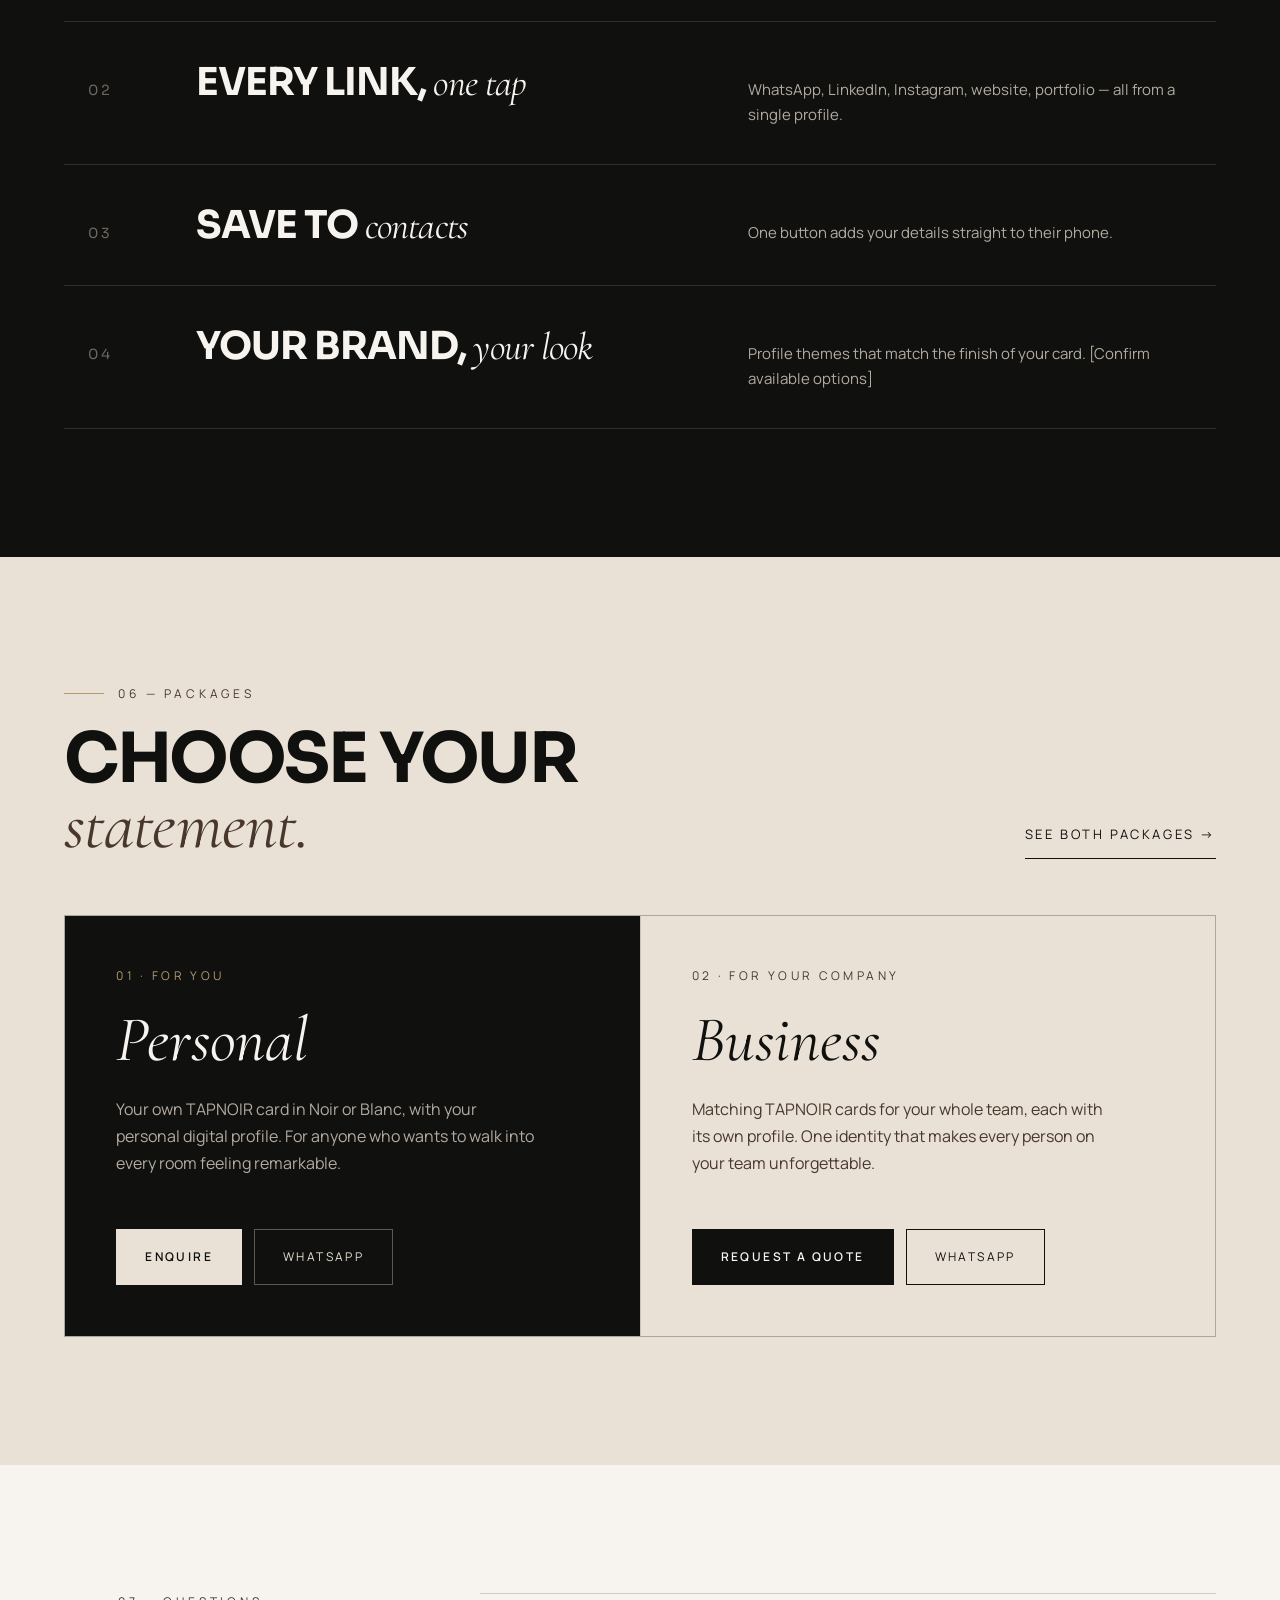
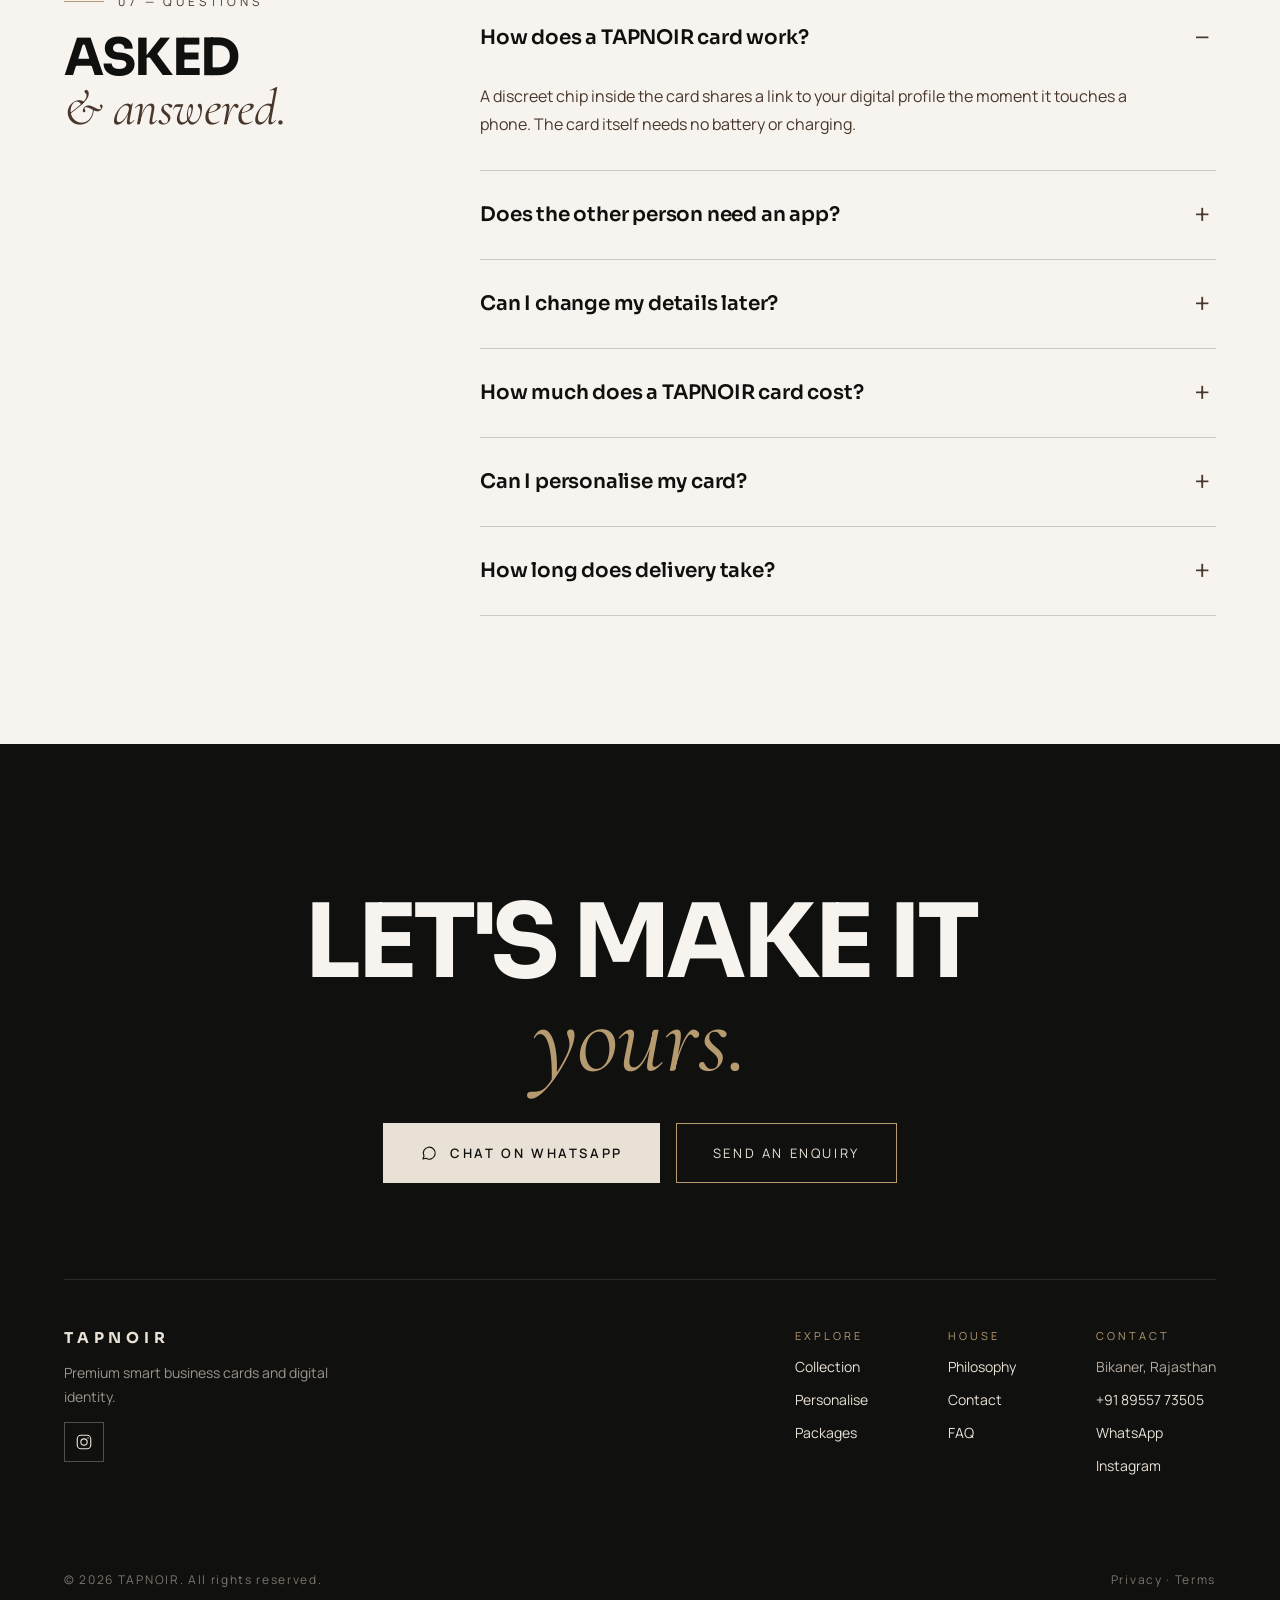
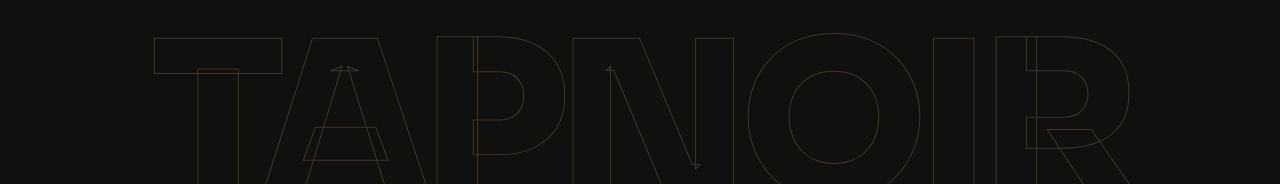
==== commit bc1ac4b8: "Version CSS and JS links so browsers load the latest styles Co-Authored-By: Claude Opus 5.5 <noreply" ====
--- a/index.html
+++ b/index.html
@@ -9,7 +9,7 @@
 <link rel="preconnect" href="https://fonts.googleapis.com">
 <link rel="preconnect" href="https://fonts.gstatic.com" crossorigin>
 <link href="https://fonts.googleapis.com/css2?family=Sora:wght@300;400;600;700;800&family=Cormorant+Garamond:ital,wght@0,400;0,500;1,400;1,500&family=Manrope:wght@400;500;600&display=swap" rel="stylesheet">
-<link rel="stylesheet" href="assets/styles.css">
+<link rel="stylesheet" href="assets/styles.css?v=6">
 </head>
 <body>
 <a class="skip" href="#content">Skip to content</a>
@@ -322,6 +322,6 @@
     <div class="footer-word" aria-hidden="true">TAPNOIR</div>
   </footer>
 </main>
-<script src="assets/main.js"></script>
+<script src="assets/main.js?v=6"></script>
 </body>
 </html>
--- a/assets/styles.css
+++ b/assets/styles.css
@@ -148,6 +148,9 @@
   transition: color .3s ease, border-color .3s ease;
 }
 .ig-link:hover { color: var(--gold); border-color: var(--gold); }
+.header-actions .ig-link { width: 54px; height: 54px; color: var(--gold); border-color: var(--gold); }
+.header-actions .ig-link svg { width: 32px; height: 32px; }
+.header-actions .ig-link:hover { background: var(--gold); color: var(--black); }
 .footer-social { display: inline-flex; }
 .footer-social .ig-link { width: 40px; height: 40px; }
 .mini-footer .wrap { align-items: center; }
